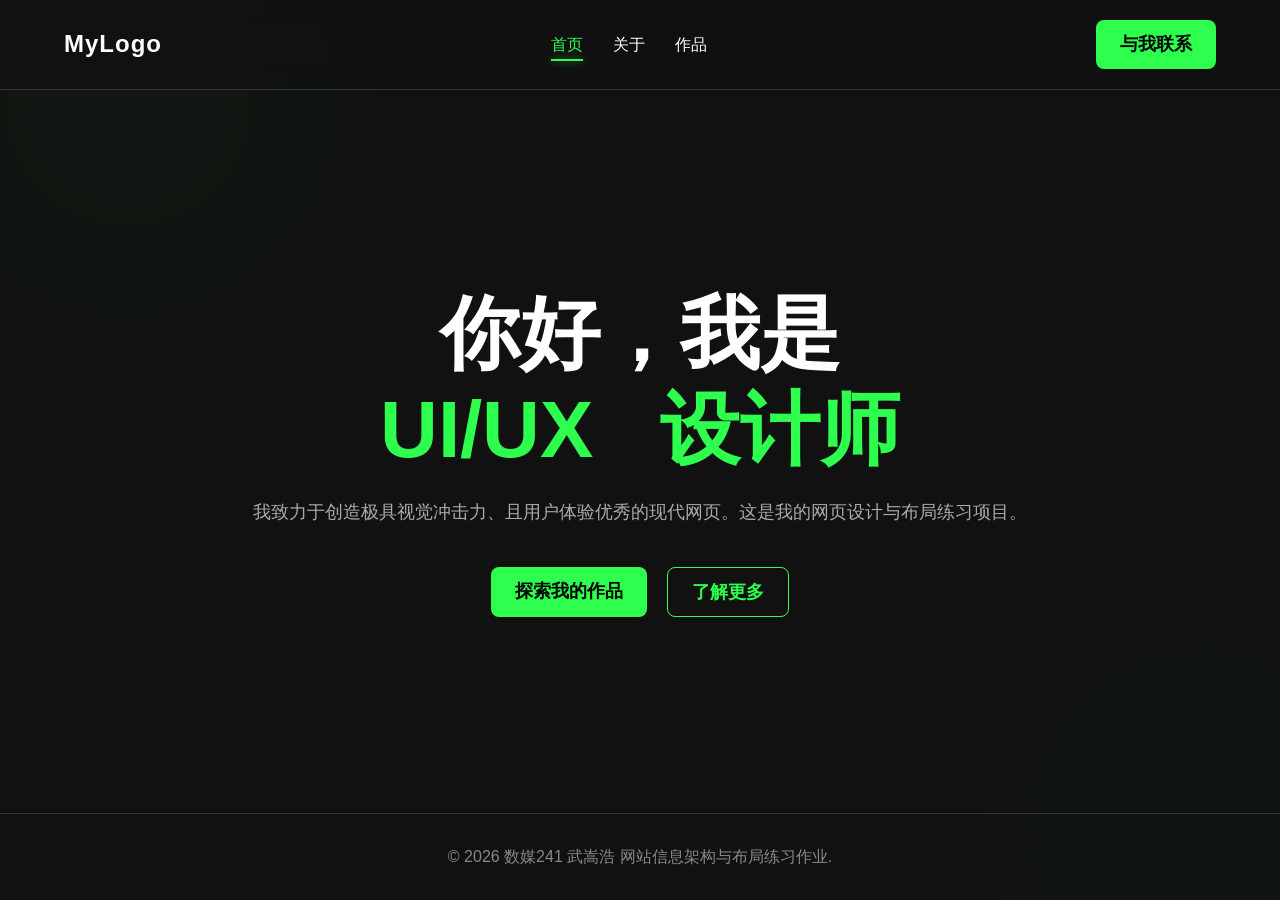
==== index.html @ 26910fdf "Add files via upload" ====
<!DOCTYPE html>
<html lang="zh-CN">
<head>
    <meta charset="UTF-8">
    <meta name="viewport" content="width=device-width, initial-scale=1.0">
    <title>首页 - 我的作品集</title>
    <link rel="stylesheet" href="style.css">
</head>

<body>
    <header class="navbar">
        <a href="index.html" class="logo">MyLogo</a>
        <nav class="nav-links">
            <a href="index.html" class="active">首页</a>
            <a href="about.html">关于</a>
            <a href="portfolio.html">作品</a>
        </nav>
        <a href="contact.html" class="btn-contact">与我联系</a>
    </header>

    <!-- 首屏：自我介绍 -->
    <main class="main-content hero-section">
        <div>
            <h1 class="dodge-title">
                <span class="char">你</span><span class="char">好</span><span class="char">，</span><span class="char">我</span><span class="char">是</span><br>
                <span class="highlight">
                    <span class="char">U</span><span class="char">I</span><span class="char">/</span><span class="char">U</span><span class="char">X</span>
                    &nbsp;
                    <span class="char">设</span><span class="char">计</span><span class="char">师</span>
                </span>
            </h1>
            <p class="hero-desc">我致力于创造极具视觉冲击力、且用户体验优秀的现代网页。这是我的网页设计与布局练习项目。</p>

            <!-- ===== 新增的引导按钮组 ===== -->
            <div style="margin-top: 40px; display: flex; gap: 20px; justify-content: center;">
                <a href="portfolio.html" class="btn-contact" >探索我的作品</a>
                <a href="about.html" class="btn-contact" style="background: transparent; color: var(--primary-color); border: 1px solid var(--primary-color);">了解更多</a>
            </div>
        </div>
    </main>

    <footer><p>© 2026 数媒241 武嵩浩 网站信息架构与布局练习作业.</p></footer>

    <!-- ===== 字符避让互动效果 JS ===== -->
    <script>
        document.addEventListener('DOMContentLoaded', () => {
            const chars = document.querySelectorAll('.char');
            let mouseX = -1000;
            let mouseY = -1000;

            // 记录鼠标实时位置
            document.addEventListener('mousemove', (e) => {
                mouseX = e.clientX;
                mouseY = e.clientY;
            });

            // 为每个字符初始化坐标数据
            const charData = Array.from(chars).map(char => ({
                el: char,
                x: 0, // 当前 X 偏移量
                y: 0, // 当前 Y 偏移量
            }));

            const repelRadius = 140; // 鼠标的“排斥力场”半径 (距离多近开始躲避)
            const pushForce = 40;    // 最远被推开的距离 (像素)

            function animate() {
                charData.forEach(data => {
                    // 获取字符当前的绝对中心点
                    const rect = data.el.getBoundingClientRect();
                    // 这里要减去它当前的偏移量，获得它原本静止时的真实中心点位置
                    const centerX = rect.left - data.x + rect.width / 2;
                    const centerY = rect.top - data.y + rect.height / 2;

                    // 计算鼠标到字符中心的距离
                    const dx = centerX - mouseX;
                    const dy = centerY - mouseY;
                    const distance = Math.sqrt(dx * dx + dy * dy);

                    let targetX = 0;
                    let targetY = 0;

                    // 如果鼠标进入了排斥力场
                    if (distance < repelRadius && distance > 0) {
                        // 越靠近鼠标，排斥力越大 (0 到 1)
                        const force = (repelRadius - distance) / repelRadius;

                        // 计算被推开的目标位置 (向鼠标的反方向推)
                        targetX = (dx / distance) * force * pushForce;
                        targetY = (dy / distance) * force * pushForce;
                    }

                    // 缓动动画 (Lerp)：让字符丝滑地移动到目标位置，而不是瞬间瞬移
                    data.x += (targetX - data.x) * 0.05;
                    data.y += (targetY - data.y) * 0.05;

                    // 应用位移，并在被推开时加入发光效果
                    data.el.style.transform = `translate(${data.x}px, ${data.y}px)`;

                    if (Math.abs(data.x) > 1 || Math.abs(data.y) > 1) {
                        data.el.style.color = '#2EFF4F'; // 躲避时变成荧光绿
                        data.el.style.textShadow = '0 0 15px rgba(46, 255, 79, 0.8)';
                    } else {
                        data.el.style.color = ''; // 回归原位时恢复原色
                        data.el.style.textShadow = '';
                    }
                });

                requestAnimationFrame(animate); // 持续循环刷新
            }

            animate(); // 启动动画
        });
    </script>
</body>
</html>
---- style.css ----
/* =========================================
   全局设计规范 (所有页面共用)
========================================= */
/* 自定义滚动条 */
::-webkit-scrollbar {
    width: 10px;
}

::-webkit-scrollbar-track {
    background: var(--bg-color);
}

::-webkit-scrollbar-thumb {
    background: #333;
    border-radius: 5px;
}

    ::-webkit-scrollbar-thumb:hover {
        background: var(--primary-color);
    }
:root {
    --primary-color: #2EFF4F; /* 荧光绿 */
    --text-color: #FFFFFF;    /* 纯白 */
    --bg-color: #111111;      /* 深色背景 */
    --card-bg: #1A1A1A;       /* 卡片/输入框背景色 */
}
html {
    scroll-behavior: smooth; /* 开启丝滑的滚动效果 */
}
* {
    margin: 0;
    padding: 0;
    box-sizing: border-box;
    font-family: 'Segoe UI', sans-serif;
}

body {
    background-color: var(--bg-color);
    color: var(--text-color);
    line-height: 1.6;
    display: flex;
    flex-direction: column;
    min-height: 100vh; /* 确保页脚始终在底部 */
}

/* ===== 全站暗淡绿色发光背景 ===== */
body {
    position: relative;
    overflow-x: hidden;
}

    /* 所有页面内容层级抬高，避免被背景遮住 */
    body > * {
        position: relative;
        z-index: 1;
    }

    body::before,
    body::after {
        content: "";
        position: fixed;
        width: 52vmax;
        height: 52vmax;
        border-radius: 50%;
        pointer-events: none;
        z-index: 0;
        filter: blur(120px);
        opacity: 0.18; /* 整体很暗淡 */
        animation: glowFloat 14s ease-in-out infinite alternate;
    }

    /* 左上发光 */
    body::before {
        top: -18vmax;
        left: -16vmax;
        background: radial-gradient(circle, rgba(46, 255, 79, 0.28) 0%, rgba(46, 255, 79, 0.02) 65%, transparent 100%);
    }

    /* 右下发光 */
    body::after {
        right: -20vmax;
        bottom: -20vmax;
        background: radial-gradient(circle, rgba(46, 255, 79, 0.22) 0%, rgba(46, 255, 79, 0.01) 68%, transparent 100%);
        animation-delay: 1.5s;
    }

@keyframes glowFloat {
    0% {
        transform: translate(0, 0) scale(1);
    }

    100% {
        transform: translate(20px, -24px) scale(1.05);
    }
}

.main-content {
    flex: 1; /* 让主体内容撑开空间 */
    padding: 60px 5%;
}

/* =========================================
   字体排版规范 (严格按照作业要求)
========================================= */
/* Logo 24px */
.logo {
    font-size: 24px;
    font-weight: bold;
    color: var(--text-color);
    text-decoration: none;
    letter-spacing: 1px;
}

/* 导航链接 16px */

.nav-links a {
    position: relative;
    font-size: 16px;
    color: var(--text-color);
    text-decoration: none;
    transition: color 0.3s;
}
    /* 利用伪元素画一条绿色的底线 */
    .nav-links a::after {
        content: '';
        position: absolute;
        width: 0;
        height: 2px;
        bottom: -4px;
        left: 50%;
        background-color: var(--primary-color);
        transition: all 0.3s ease;
        transform: translateX(-50%);
    }

    .nav-links a:hover::after,
    .nav-links a.active::after {
        width: 100%;
        box-shadow: 0 0 8px rgba(46, 255, 79, 0.6);
    }
.nav-links a:hover, .nav-links a.active {
    color: var(--primary-color);
}

/* 按钮 18px */
.btn-contact {
    font-size: 18px;
    background-color: var(--primary-color);
    color: #000000;
    text-decoration: none;
    padding: 10px 24px;
    border-radius: 8px;
    font-weight: bold;
    transition: all 0.3s;
    border: none;
    cursor: pointer;
}
.btn-contact:hover {
    box-shadow: 0 0 15px rgba(46, 255, 79, 0.5);
}

/* H1 响应式 40px - 80px */
h1 {
    font-size: clamp(40px, 5vw + 20px, 80px);
    line-height: 1.2;
    margin-bottom: 20px;
}

/* H2 响应式 29px - 48px */
h2 {
    font-size: clamp(29px, 3vw + 15px, 48px);
    margin-bottom: 30px;
}

/* 突出显示文字 */
.highlight { color: var(--primary-color); }

/* =========================================
   页面布局 & 组件组件
========================================= */
/* 导航栏 */
.navbar {
    display: flex;
    justify-content: space-between;
    align-items: center;
    padding: 20px 5%;
    /* 背景稍微调透明一点，配合下面的毛玻璃效果 */
    background-color: rgba(17, 17, 17, 0.75);
    border-bottom: 1px solid #333;
    /* =========================================
       新增的“吸顶”与“毛玻璃”特效代码
    ========================================= */
    position: sticky; /* 核心魔法：让它粘在页面上 */
    top: 0; /* 粘在距离顶部 0px 的位置 */
    z-index: 999; /* 确保它在最上层，不会被卡片或视频遮挡（但低于弹窗的 1000） */
    backdrop-filter: blur(12px); /* 背景模糊（毛玻璃特效） */
    -webkit-backdrop-filter: blur(12px); /* 兼容苹果 Safari 浏览器 */
}
.nav-links {
    display: flex;
    gap: 30px;
}

/* 页脚 */
footer {
    text-align: center;
    padding: 30px;
    border-top: 1px solid #333;
    color: #888;
}

/* --- 首页样式 --- */
.hero-section {
    min-height: 70vh;
    display: flex;
    align-items: center;
    justify-content: center;
    text-align: center;
}
.hero-desc {
    font-size: 18px;
    color: #AAAAAA;
    margin-bottom: 40px;
}

/* --- 关于我样式 --- */
.about-grid {
    display: flex;
    gap: 50px;
    align-items: center;
    margin-top: 40px;
}
.about-text { flex: 1; font-size: 16px; color: #CCC; }
.skills { margin-top: 20px; display: flex; gap: 10px; flex-wrap: wrap; }
.skill-tag {
    padding: 8px 16px;
    border: 1px solid var(--primary-color);
    color: var(--primary-color);
    border-radius: 20px;
    font-size: 14px;
}

/* --- 作品集样式 --- */
.portfolio-grid {
    display: grid;
    grid-template-columns: repeat(auto-fit, minmax(300px, 1fr));
    gap: 30px;
    margin-top: 40px;
}
.card {
    background-color: var(--card-bg);
    border-radius: 12px;
    overflow: hidden;
    border: 1px solid transparent;
    transition: all 0.3s;
}
.card:hover { border-color: var(--primary-color); transform: translateY(-5px); }
.card-image { height: 220px; width: 100%; }
.card-content { padding: 20px; }
.card-content h3 { font-size: 22px; margin-bottom: 10px; }
.portfolio-desc { font-size: 16px; color: #CCC; }

/* --- 联系表单样式 --- */
.contact-container {
    max-width: 600px;
    margin: 0 auto;
    text-align: center;
}
.contact-form {
    display: flex;
    flex-direction: column;
    gap: 20px;
    margin-top: 40px;
    text-align: left;
}
.contact-form input, .contact-form textarea {
    width: 100%;
    padding: 15px;
    background-color: var(--card-bg);
    border: 1px solid #333;
    color: white;
    border-radius: 8px;
    font-size: 16px;
    transition: all 0.3s;
}
.contact-form input:focus, .contact-form textarea:focus {
    outline: none;
    border-color: var(--primary-color);
    box-shadow: 0 0 10px rgba(46, 255, 79, 0.2);
}
.contact-form textarea { resize: vertical; min-height: 150px; }

/* =========================================
   弹窗 (Modal) 与 图片轮播 (Carousel) 样式
========================================= */

/* 遮罩层：全屏、黑色半透明、背景模糊 */
.modal-overlay {
    position: fixed;
    top: 0;
    left: 0;
    width: 100%;
    height: 100%;
    background: rgba(0, 0, 0, 0.6);
    backdrop-filter: blur(8px); /* 核心魔法：背景模糊 8px */
    -webkit-backdrop-filter: blur(8px); /* 兼容 Safari */
    z-index: 1000;
    display: flex;
    justify-content: center;
    align-items: center;
    /* 默认隐藏，带淡入淡出动画 */
    opacity: 0;
    visibility: hidden;
    transition: all 0.3s ease;
}

    /* 激活状态：显示弹窗 */
    .modal-overlay.active {
        opacity: 1;
        visibility: visible;
    }

/* 弹窗主体盒子 */
.modal-content {
    background-color: var(--card-bg);
    width: 90%;
    max-width: 800px; /* 弹窗最大宽度 */
    border-radius: 16px;
    overflow: hidden;
    position: relative;
    border: 1px solid #333;
    box-shadow: 0 15px 40px rgba(0, 0, 0, 0.7);
    /* 弹出时的缩放动画 */
    transform: scale(0.9);
    transition: transform 0.3s cubic-bezier(0.175, 0.885, 0.32, 1.275);
}

.modal-overlay.active .modal-content {
    transform: scale(1);
}

/* 右上角关闭按钮 */
.close-btn {
    position: absolute;
    top: 15px;
    right: 20px;
    font-size: 36px;
    color: #fff;
    cursor: pointer;
    z-index: 10;
    transition: color 0.3s;
    line-height: 1;
}

    .close-btn:hover {
        color: var(--primary-color);
        text-shadow: 0 0 10px rgba(46, 255, 79, 0.5);
    }

/* --- 轮播图相关样式 --- */
.carousel {
    position: relative;
    width: 100%;
    height: 350px; /* 占位图的高度 */
    overflow: hidden;
}

/* 轮播内层，通过 translateX 移动实现横向翻页 */
.carousel-inner {
    display: flex;
    width: 100%;
    height: 100%;
    transition: transform 0.5s ease-in-out;
}

/* 每一张图/色块占据 100% 的宽度 */
.carousel-item {
    min-width: 100%;
    height: 100%;
    display: flex;
    justify-content: center;
    align-items: center;
    border-bottom: 1px solid #333;
}

.placeholder-text {
    font-size: 24px;
    color: rgba(255, 255, 255, 0.3);
    letter-spacing: 2px;
}

/* 左右翻页按钮 */
.carousel-control {
    position: absolute;
    top: 50%;
    transform: translateY(-50%);
    background: rgba(0, 0, 0, 0.5);
    color: white;
    border: none;
    width: 45px;
    height: 45px;
    border-radius: 50%;
    font-size: 20px;
    cursor: pointer;
    transition: all 0.3s;
    display: flex;
    justify-content: center;
    align-items: center;
    backdrop-filter: blur(4px);
}

    .carousel-control:hover {
        background: var(--primary-color);
        color: #000;
    }

    .carousel-control.prev {
        left: 15px;
    }

    .carousel-control.next {
        right: 15px;
    }

/* 弹窗内的文字区域 */
.modal-text {
    padding: 30px;
}

    .modal-text h3 {
        font-size: 28px;
        margin-bottom: 15px;
        color: var(--primary-color);
    }

    .modal-text p {
        font-size: 16px;
        color: #ccc;
        line-height: 1.8;
    }
/* =========================================
   视频占位区域样式 (关于我页面)
========================================= */
.video-wrapper {
    margin: 40px 0 20px 0; /* 上下留出合适的间距 */
    width: 100%;
}

.video-placeholder {
    width: 100%;
    height: 350px;
    background-color: var(--card-bg);
    border-radius: 12px;
    border: 2px dashed #444; /* 虚线边框表示占位 */
    display: flex;
    flex-direction: column;
    justify-content: center;
    align-items: center;
    color: #888;
    cursor: pointer;
    transition: all 0.3s ease;
}

/* =========================================
   纯 CSS 绘制完美等边三角形播放键
========================================= */
.play-btn {
    width: 64px;
    height: 64px;
    border-radius: 50%;
    background-color: rgba(46, 255, 79, 0.1);
    display: flex;
    justify-content: center;
    align-items: center;
    margin-bottom: 15px;
    transition: all 0.3s ease;
}

    /* 使用伪元素 ::after 和边框(border)来画三角形 */
    .play-btn::after {
        content: '';
        width: 0;
        height: 0;
        /* 上下边框各 12px，底边总长 24px */
        border-top: 12px solid transparent;
        border-bottom: 12px solid transparent;
        /* 左边框宽度 = 24px * (√3 / 2) ≈ 20.8px，取 21px */
        border-left: 21px solid var(--primary-color);
        margin-left: 8px; /* 往右偏移一点，让三角形在圆里视觉居中 */
        transition: all 0.3s ease;
    }

/* 鼠标悬停在外层占位框时，按钮发光放大 */
.video-placeholder:hover .play-btn {
    background-color: var(--primary-color);
    box-shadow: 0 0 20px rgba(46, 255, 79, 0.6);
    transform: scale(1.1);
}

    /* 鼠标悬停时，中间的等边三角形变成黑色 */
    .video-placeholder:hover .play-btn::after {
        border-left-color: #000;
    }
/* ===== 首页标题鼠标互动效果 ===== */
.hero-section {
    perspective: 900px;
}

/* =========================================
   首页字符避让 (Text Dodge) 效果样式
========================================= */
.dodge-title {
    /* 确保标题居中显示 */
    text-align: center;
    cursor: default; /* 鼠标悬浮时不变成文本光标 */
}

/* 每一个字变成一个可以独立移动的色块 */
.char {
    display: inline-block;
    will-change: transform, color, text-shadow;
    /* 取消 CSS 的 transition，因为我们在 JS 里写了更丝滑的物理缓动算法 */
}

/* 修正 highlight 里的文字，保证不影响原本荧光绿的显示 */
.highlight .char {
    color: var(--primary-color);
}
/* =========================================
   全局页面依次浮入动画 (Fade In Up)
========================================= */
.animate-up {
    opacity: 0;
    transform: translateY(40px);
    animation: fadeInUp 0.8s cubic-bezier(0.16, 1, 0.3, 1) forwards;
}

@keyframes fadeInUp {
    0% {
        opacity: 0;
        transform: translateY(40px);
    }

    100% {
        opacity: 1;
        transform: translateY(0);
    }
}

/* =========================================
   联系我页面 (分屏与卡片样式)
========================================= */
/* 第一屏：占据大部分屏幕高度 */
.contact-hero {
    min-height: 85vh;
    display: flex;
    flex-direction: column;
    justify-content: center;
    align-items: center;
    position: relative;
    padding-bottom: 50px;
}

.contact-cards-grid {
    display: grid;
    grid-template-columns: repeat(auto-fit, minmax(280px, 1fr));
    gap: 30px;
    width: 100%;
    margin-top: 40px;
}

/* 独立的联系信息卡片 */
.contact-card {
    background-color: var(--card-bg);
    padding: 40px 20px;
    border-radius: 12px;
    border: 1px solid #333;
    text-align: center;
    transition: all 0.3s ease;
}

    .contact-card:hover {
        border-color: var(--primary-color);
        transform: translateY(-8px);
        box-shadow: 0 15px 30px rgba(46, 255, 79, 0.15);
    }

.contact-icon {
    font-size: 40px;
    margin-bottom: 15px;
    /* 用文本实现图标发光 */
    text-shadow: 0 0 15px rgba(46, 255, 79, 0.4);
}

.contact-card h3 {
    color: var(--primary-color);
    margin-bottom: 10px;
    font-size: 20px;
}

/* 向下滑动提示动画 */
.scroll-down {
    margin-top: 60px;
    font-size: 14px;
    color: #888;
    display: flex;
    flex-direction: column;
    align-items: center;
    text-decoration: none;
    transition: color 0.3s;
}

    .scroll-down:hover {
        color: var(--primary-color);
    }

    .scroll-down::after {
        content: '↓';
        font-size: 24px;
        color: var(--primary-color);
        margin-top: 5px;
        animation: bounce 2s infinite ease-in-out;
    }

@keyframes bounce {
    0%, 20%, 50%, 80%, 100% {
        transform: translateY(0);
    }

    40% {
        transform: translateY(-12px);
    }

    60% {
        transform: translateY(-6px);
    }
}

/* 第二屏：留言表单区域留白 */
#message-board {
    padding-top: 80px;
    min-height: 70vh;
}
/* ===== 移动端响应式适配 ===== */
@media screen and (max-width: 768px) {
    /* 导航栏竖向排列或允许换行 */
    .navbar {
        flex-direction: column;
        gap: 15px;
        padding: 15px;
    }

    .nav-links {
        gap: 15px;
    }

    /* 关于我页面：文字和视频改为上下排列 */
    .about-grid {
        flex-direction: column-reverse;
        gap: 30px;
    }

    /* 缩小各个页面的内边距 */
    .main-content {
        padding: 40px 5%;
    }
}
/* ===== 移动端响应式适配 ===== */
@media screen and (max-width: 768px) {
    /* 导航栏竖向排列或允许换行 */
    .navbar {
        flex-direction: column;
        gap: 15px;
        padding: 15px;
    }

    .nav-links {
        gap: 15px;
    }

    /* 关于我页面：文字和视频改为上下排列 */
    .about-grid {
        flex-direction: column-reverse;
        gap: 30px;
    }

    /* 缩小各个页面的内边距 */
    .main-content {
        padding: 40px 5%;
    }
}
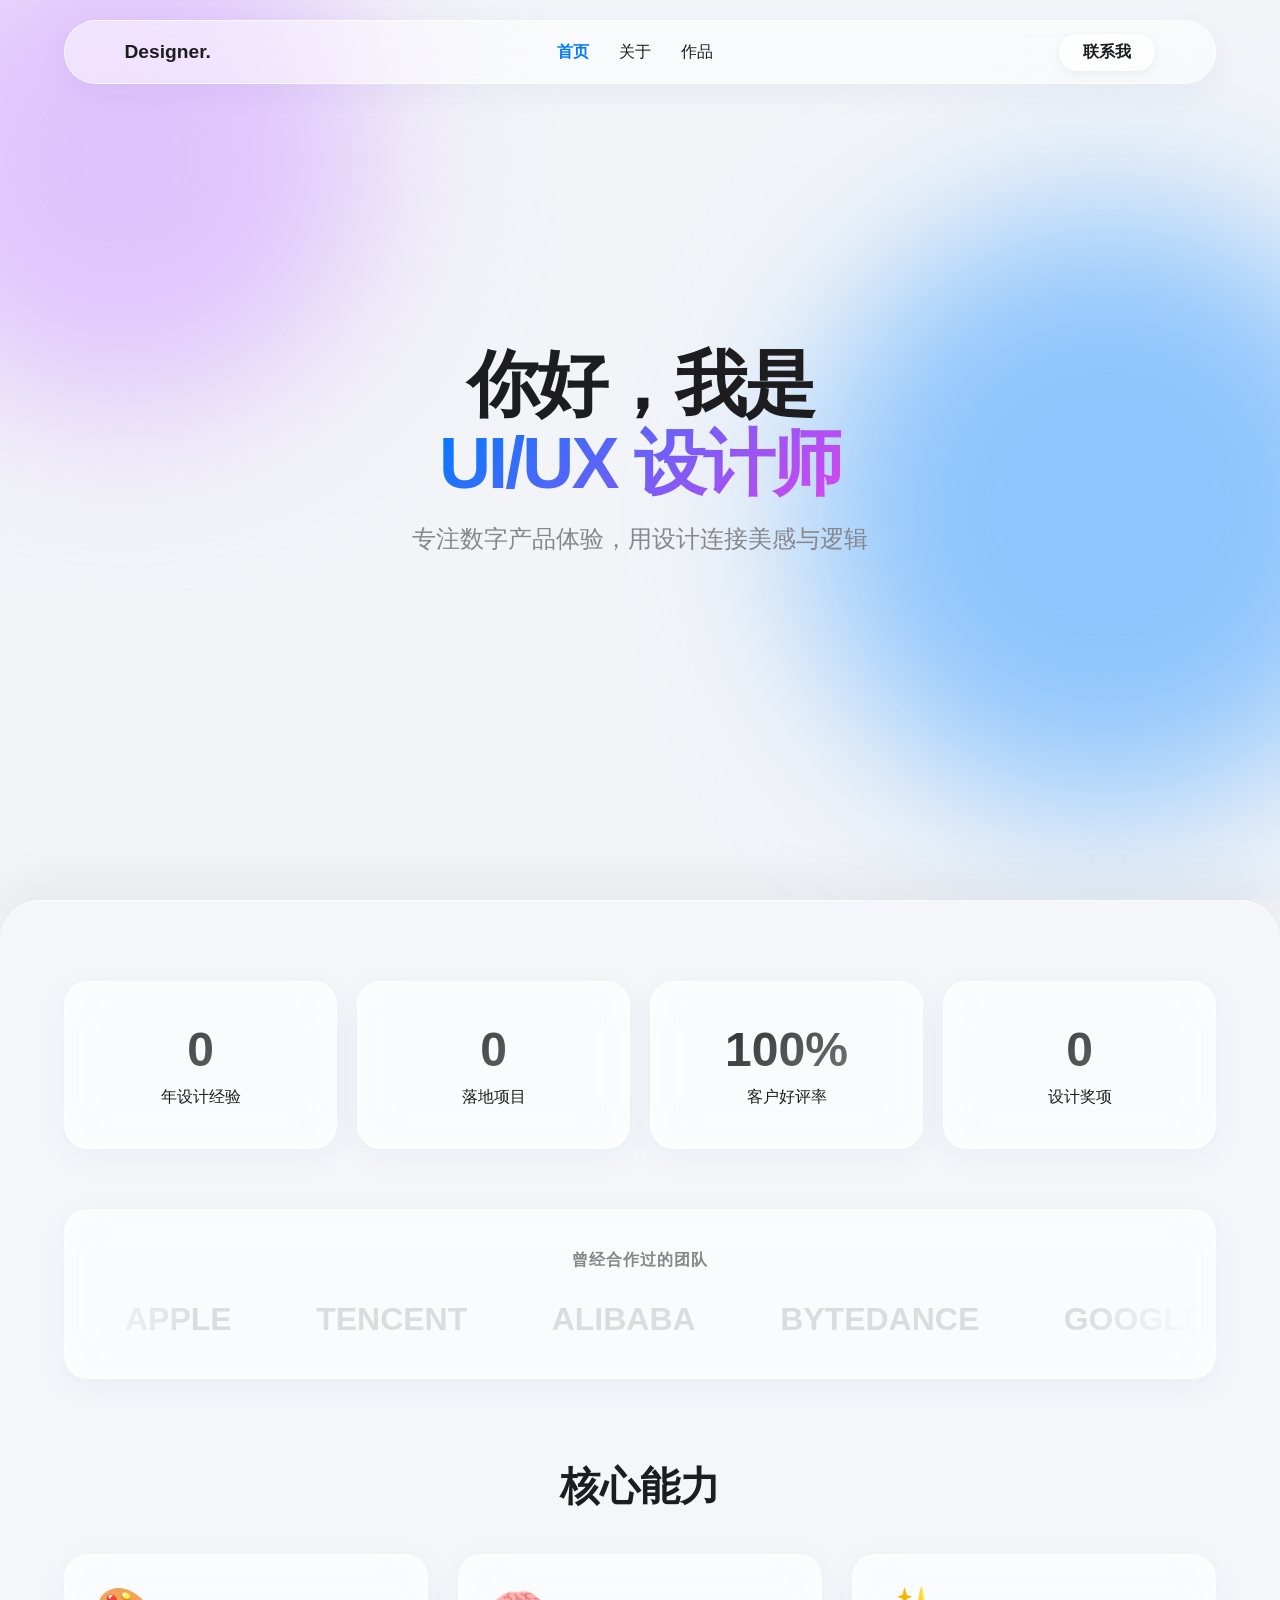
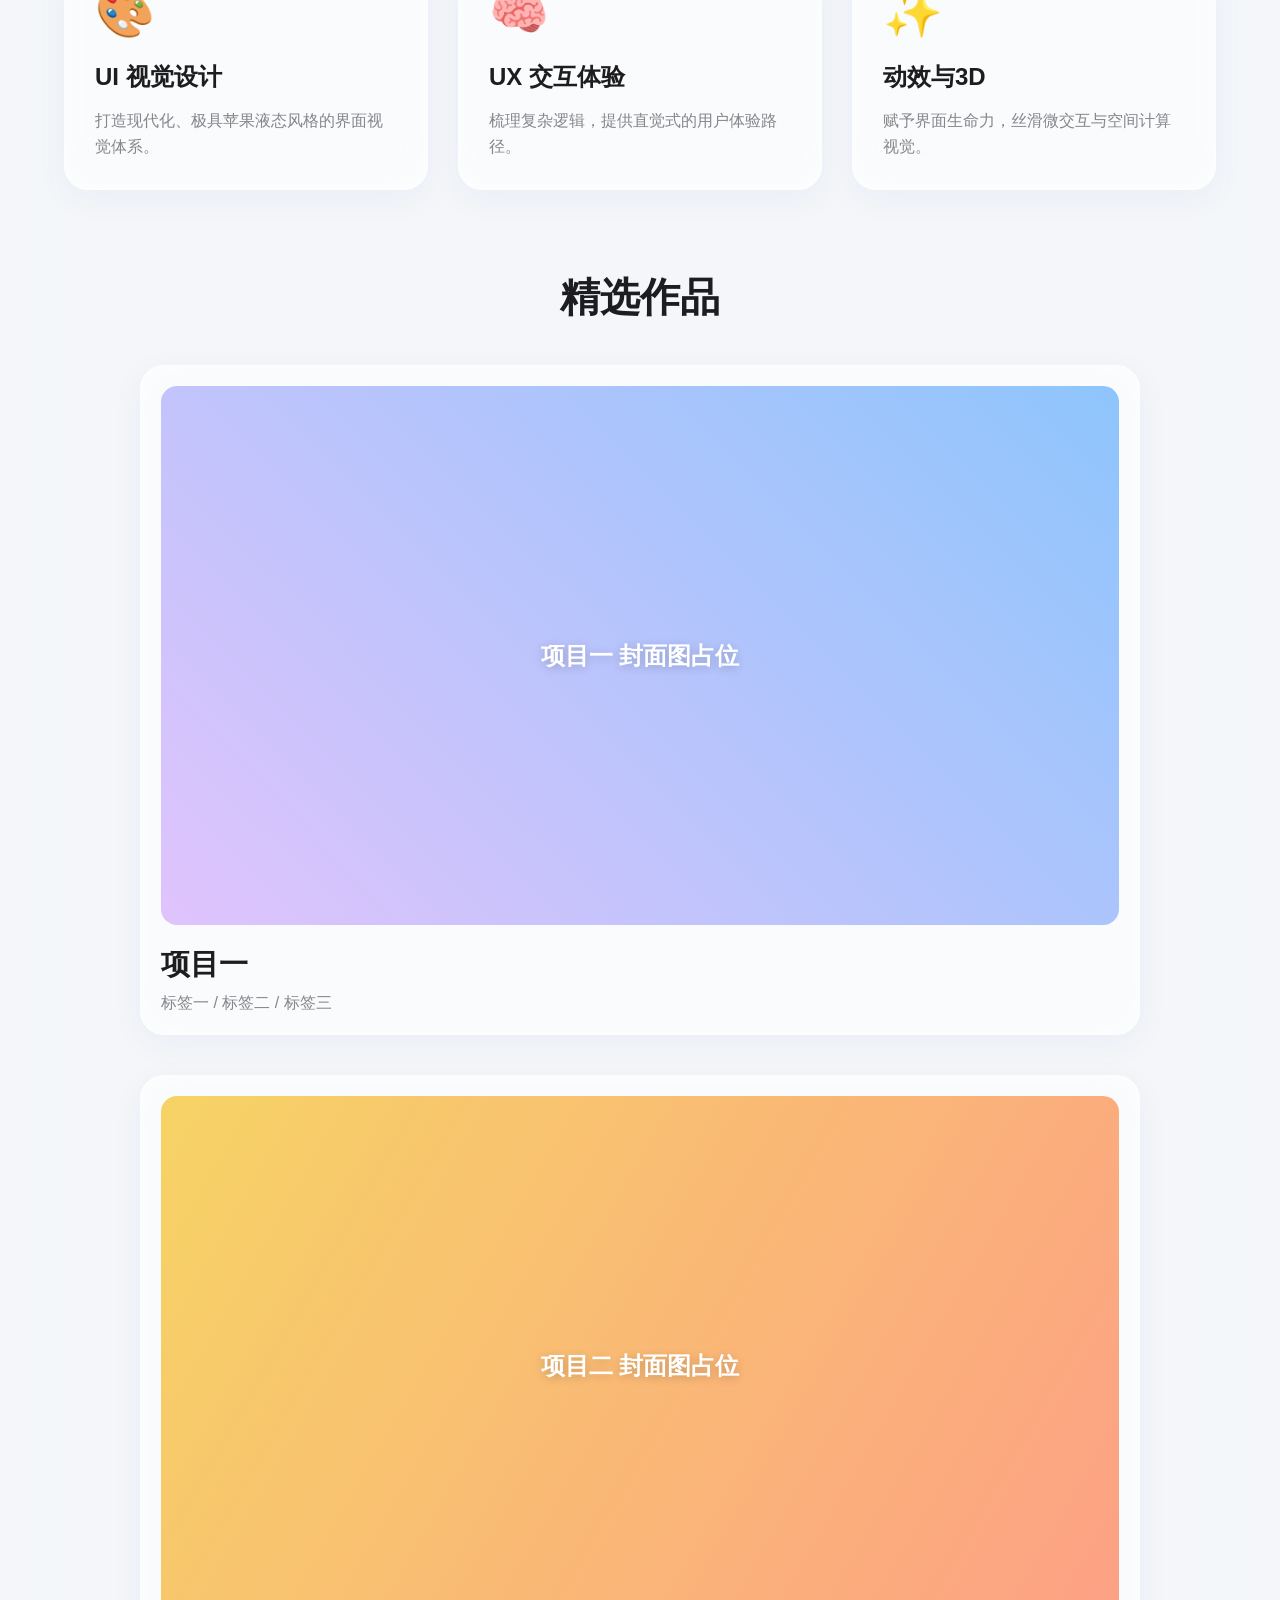
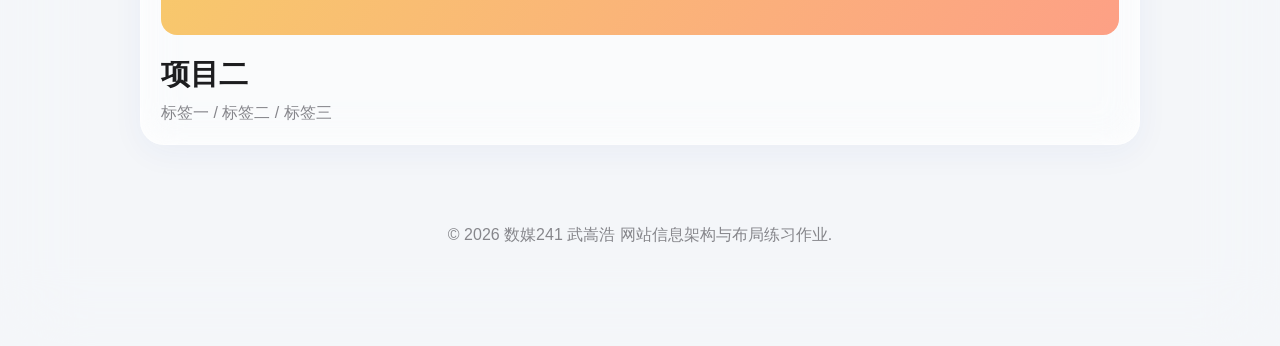
==== commit 0297a00f: "Add files via upload" ====
--- a/index.html
+++ b/index.html
@@ -1,116 +1,153 @@
-<!DOCTYPE html>
+﻿<!DOCTYPE html>
 <html lang="zh-CN">
 <head>
     <meta charset="UTF-8">
     <meta name="viewport" content="width=device-width, initial-scale=1.0">
-    <title>首页 - 我的作品集</title>
+    <title>首页 - 个人介绍</title>
     <link rel="stylesheet" href="style.css">
 </head>
+<body>
 
-<body>
-    <header class="navbar">
-        <a href="index.html" class="logo">MyLogo</a>
-        <nav class="nav-links">
-            <a href="index.html" class="active">首页</a>
-            <a href="about.html">关于</a>
-            <a href="portfolio.html">作品</a>
-        </nav>
-        <a href="contact.html" class="btn-contact">与我联系</a>
-    </header>
+    <!-- 动态背景渐变色块（用于衬托玻璃质感） -->
+    <div class="bg-blobs">
+        <div class="blob blob-1"></div>
+        <div class="blob blob-2"></div>
+    </div>
 
-    <!-- 首屏：自我介绍 -->
-    <main class="main-content hero-section">
-        <div>
-            <h1 class="dodge-title">
-                <span class="char">你</span><span class="char">好</span><span class="char">，</span><span class="char">我</span><span class="char">是</span><br>
-                <span class="highlight">
-                    <span class="char">U</span><span class="char">I</span><span class="char">/</span><span class="char">U</span><span class="char">X</span>
-                    &nbsp;
-                    <span class="char">设</span><span class="char">计</span><span class="char">师</span>
-                </span>
-            </h1>
-            <p class="hero-desc">我致力于创造极具视觉冲击力、且用户体验优秀的现代网页。这是我的网页设计与布局练习项目。</p>
+    <!-- 顶部导航栏 -->
+    <nav class="glass-nav" id="mainNav">
+        <!-- 正常展开时的内容 -->
+        <div class="nav-content">
+            <div class="logo">Designer.</div>
+            <ul class="nav-links">
+                <li><a href="index.html" class="active">首页</a></li>
+                <li><a href="about.html">关于</a></li>
+                <li><a href="portfolio.html">作品</a></li>
+            </ul>
+            <a href="contact.html" class="btn-contact">联系我</a>
+        </div>
+        <!-- 缩小后的回到顶部箭头 (默认隐藏) -->
+        <div class="nav-arrow">
+            <svg width="24" height="24" viewBox="0 0 24 24" fill="none" stroke="currentColor" stroke-width="2.5" stroke-linecap="round" stroke-linejoin="round">
+                <path d="M12 19V5M5 12l7-7 7 7" />
+            </svg>
+        </div>
+    </nav>
 
-            <!-- ===== 新增的引导按钮组 ===== -->
-            <div style="margin-top: 40px; display: flex; gap: 20px; justify-content: center;">
-                <a href="portfolio.html" class="btn-contact" >探索我的作品</a>
-                <a href="about.html" class="btn-contact" style="background: transparent; color: var(--primary-color); border: 1px solid var(--primary-color);">了解更多</a>
+    <!-- 首屏区域（固定在底部，等待被上方内容遮盖） -->
+    <section class="hero-sticky">
+        <div class="hero-content">
+            <h1>你好，我是<br><span class="gradient-text">UI/UX 设计师</span></h1>
+            <p>专注数字产品体验，用设计连接美感与逻辑</p>
+            <div class="scroll-indicator">
+                <span>滑动探索</span>
+                <div class="mouse"></div>
             </div>
         </div>
+    </section>
+
+    <!-- 下方滑动内容区（带有强毛玻璃效果，像幕布一样滑上去覆盖首屏） -->
+    <main class="content-reveal">
+
+        <!-- 1. 关键数据 (便当盒布局) - 移到了上方 -->
+        <section class="bento-metrics">
+            <div class="glass-card bento-item">
+                <h3>0</h3>
+                <p>年设计经验</p>
+            </div>
+            <div class="glass-card bento-item">
+                <h3>0</h3>
+                <p>落地项目</p>
+            </div>
+            <div class="glass-card bento-item">
+                <h3>100%</h3>
+                <p>客户好评率</p>
+            </div>
+            <div class="glass-card bento-item">
+                <h3>0</h3>
+                <p>设计奖项</p>
+            </div>
+        </section>
+
+        <!-- 2. 合作方Logo无缝滚动 - 移到了下方，并加了玻璃框 -->
+        <section class="logos-section">
+            <div class="glass-card logos-box">
+                <p class="section-subtitle">曾经合作过的团队</p>
+                <div class="marquee-container">
+                    <div class="marquee-content">
+                        <!-- 占位Logo，使用纯文字模拟 -->
+                        <div class="logo-item">Apple</div>
+                        <div class="logo-item">Tencent</div>
+                        <div class="logo-item">Alibaba</div>
+                        <div class="logo-item">ByteDance</div>
+                        <div class="logo-item">Google</div>
+                        <!-- 复制一份用于无缝循环 -->
+                        <div class="logo-item">Apple</div>
+                        <div class="logo-item">Tencent</div>
+                        <div class="logo-item">Alibaba</div>
+                        <div class="logo-item">ByteDance</div>
+                        <div class="logo-item">Google</div>
+                    </div>
+                </div>
+            </div>
+        </section>
+
+        <!-- 核心能力 (保持不变) -->
+        <section class="capabilities">
+            <h2 class="section-title">核心能力</h2>
+            <div class="cards-grid">
+                <div class="glass-card">
+                    <div class="icon-placeholder">🎨</div>
+                    <h3>UI 视觉设计</h3>
+                    <p>打造现代化、极具苹果液态风格的界面视觉体系。</p>
+                </div>
+                <div class="glass-card">
+                    <div class="icon-placeholder">🧠</div>
+                    <h3>UX 交互体验</h3>
+                    <p>梳理复杂逻辑，提供直觉式的用户体验路径。</p>
+                </div>
+                <div class="glass-card">
+                    <div class="icon-placeholder">✨</div>
+                    <h3>动效与3D</h3>
+                    <p>赋予界面生命力，丝滑微交互与空间计算视觉。</p>
+                </div>
+            </div>
+        </section>
+
+        <!-- 精选作品 (保持不变) -->
+        <section class="featured-works">
+            <h2 class="section-title">精选作品</h2>
+            <div class="works-grid">
+                <!-- 作品1 -->
+                <div class="glass-card work-card">
+                    <div class="work-image" style="background: linear-gradient(45deg, #e0c3fc 0%, #8ec5fc 100%);">
+                        <span class="img-placeholder-text">项目一 封面图占位</span>
+                    </div>
+                    <div class="work-info">
+                        <h3>项目一</h3>
+                        <p>标签一 / 标签二 / 标签三</p>
+                    </div>
+                </div>
+                <!-- 作品2 -->
+                <div class="glass-card work-card">
+                    <div class="work-image" style="background: linear-gradient(120deg, #f6d365 0%, #fda085 100%);">
+                        <span class="img-placeholder-text">项目二 封面图占位</span>
+                    </div>
+                    <div class="work-info">
+                        <h3>项目二</h3>
+                        <p>标签一 / 标签二 / 标签三</p>
+                    </div>
+                </div>
+            </div>
+        </section>
+
+        <!-- 底部 -->
+        <footer>
+            <p>© 2026 数媒241 武嵩浩 网站信息架构与布局练习作业.</p>
+        </footer>
     </main>
 
-    <footer><p>© 2026 数媒241 武嵩浩 网站信息架构与布局练习作业.</p></footer>
-
-    <!-- ===== 字符避让互动效果 JS ===== -->
-    <script>
-        document.addEventListener('DOMContentLoaded', () => {
-            const chars = document.querySelectorAll('.char');
-            let mouseX = -1000;
-            let mouseY = -1000;
-
-            // 记录鼠标实时位置
-            document.addEventListener('mousemove', (e) => {
-                mouseX = e.clientX;
-                mouseY = e.clientY;
-            });
-
-            // 为每个字符初始化坐标数据
-            const charData = Array.from(chars).map(char => ({
-                el: char,
-                x: 0, // 当前 X 偏移量
-                y: 0, // 当前 Y 偏移量
-            }));
-
-            const repelRadius = 140; // 鼠标的“排斥力场”半径 (距离多近开始躲避)
-            const pushForce = 40;    // 最远被推开的距离 (像素)
-
-            function animate() {
-                charData.forEach(data => {
-                    // 获取字符当前的绝对中心点
-                    const rect = data.el.getBoundingClientRect();
-                    // 这里要减去它当前的偏移量，获得它原本静止时的真实中心点位置
-                    const centerX = rect.left - data.x + rect.width / 2;
-                    const centerY = rect.top - data.y + rect.height / 2;
-
-                    // 计算鼠标到字符中心的距离
-                    const dx = centerX - mouseX;
-                    const dy = centerY - mouseY;
-                    const distance = Math.sqrt(dx * dx + dy * dy);
-
-                    let targetX = 0;
-                    let targetY = 0;
-
-                    // 如果鼠标进入了排斥力场
-                    if (distance < repelRadius && distance > 0) {
-                        // 越靠近鼠标，排斥力越大 (0 到 1)
-                        const force = (repelRadius - distance) / repelRadius;
-
-                        // 计算被推开的目标位置 (向鼠标的反方向推)
-                        targetX = (dx / distance) * force * pushForce;
-                        targetY = (dy / distance) * force * pushForce;
-                    }
-
-                    // 缓动动画 (Lerp)：让字符丝滑地移动到目标位置，而不是瞬间瞬移
-                    data.x += (targetX - data.x) * 0.05;
-                    data.y += (targetY - data.y) * 0.05;
-
-                    // 应用位移，并在被推开时加入发光效果
-                    data.el.style.transform = `translate(${data.x}px, ${data.y}px)`;
-
-                    if (Math.abs(data.x) > 1 || Math.abs(data.y) > 1) {
-                        data.el.style.color = '#2EFF4F'; // 躲避时变成荧光绿
-                        data.el.style.textShadow = '0 0 15px rgba(46, 255, 79, 0.8)';
-                    } else {
-                        data.el.style.color = ''; // 回归原位时恢复原色
-                        data.el.style.textShadow = '';
-                    }
-                });
-
-                requestAnimationFrame(animate); // 持续循环刷新
-            }
-
-            animate(); // 启动动画
-        });
-    </script>
+    <!-- 引入外部全局交互脚本 -->
+    <script src="main.js"></script>
 </body>
 </html>
--- a/style.css
+++ b/style.css
@@ -1,691 +1,1189 @@
 /* =========================================
-   全局设计规范 (所有页面共用)
-========================================= */
-/* 自定义滚动条 */
-::-webkit-scrollbar {
-    width: 10px;
-}
-
-::-webkit-scrollbar-track {
-    background: var(--bg-color);
-}
-
-::-webkit-scrollbar-thumb {
-    background: #333;
-    border-radius: 5px;
-}
-
-    ::-webkit-scrollbar-thumb:hover {
-        background: var(--primary-color);
-    }
+   �������������� (ǳɫҺ̬��������)
+   ========================================= */
 :root {
-    --primary-color: #2EFF4F; /* 荧光绿 */
-    --text-color: #FFFFFF;    /* 纯白 */
-    --bg-color: #111111;      /* 深色背景 */
-    --card-bg: #1A1A1A;       /* 卡片/输入框背景色 */
-}
-html {
-    scroll-behavior: smooth; /* 开启丝滑的滚动效果 */
-}
+    --bg-color: #f2f4f8;
+    --text-main: #1d1d1f; /* ����ƻ�������ɫ */
+    --text-muted: #86868b;
+    --glass-bg: rgba(255, 255, 255, 0.45);
+    --glass-border: rgba(255, 255, 255, 0.7);
+    --glass-shadow: 0 8px 32px 0 rgba(31, 38, 135, 0.05);
+    --glass-inner-shadow: inset 0 0 20px rgba(255, 255, 255, 0.8);
+}
+
 * {
     margin: 0;
     padding: 0;
     box-sizing: border-box;
-    font-family: 'Segoe UI', sans-serif;
+    font-family: -apple-system, BlinkMacSystemFont, "Segoe UI", Roboto, Helvetica, Arial, sans-serif;
 }
 
 body {
     background-color: var(--bg-color);
-    color: var(--text-color);
-    line-height: 1.6;
-    display: flex;
-    flex-direction: column;
-    min-height: 100vh; /* 确保页脚始终在底部 */
-}
-
-/* ===== 全站暗淡绿色发光背景 ===== */
-body {
-    position: relative;
+    color: var(--text-main);
     overflow-x: hidden;
 }
 
-    /* 所有页面内容层级抬高，避免被背景遮住 */
-    body > * {
-        position: relative;
-        z-index: 1;
-    }
-
-    body::before,
-    body::after {
-        content: "";
-        position: fixed;
-        width: 52vmax;
-        height: 52vmax;
-        border-radius: 50%;
-        pointer-events: none;
-        z-index: 0;
-        filter: blur(120px);
-        opacity: 0.18; /* 整体很暗淡 */
-        animation: glowFloat 14s ease-in-out infinite alternate;
-    }
-
-    /* 左上发光 */
-    body::before {
-        top: -18vmax;
-        left: -16vmax;
-        background: radial-gradient(circle, rgba(46, 255, 79, 0.28) 0%, rgba(46, 255, 79, 0.02) 65%, transparent 100%);
-    }
-
-    /* 右下发光 */
-    body::after {
-        right: -20vmax;
-        bottom: -20vmax;
-        background: radial-gradient(circle, rgba(46, 255, 79, 0.22) 0%, rgba(46, 255, 79, 0.01) 68%, transparent 100%);
-        animation-delay: 1.5s;
-    }
-
-@keyframes glowFloat {
+/* =========================================
+   �����ⱳ�� (�ò����ʸи����ԵĲ�ɫ������)
+   ========================================= */
+.bg-blobs {
+    position: fixed;
+    top: 0;
+    left: 0;
+    width: 100vw;
+    height: 100vh;
+    z-index: -1;
+    overflow: hidden;
+    pointer-events: none;
+}
+
+.blob {
+    position: absolute;
+    filter: blur(80px);
+    border-radius: 50%;
+    animation: float 15s ease-in-out infinite alternate;
+}
+
+.blob-1 {
+    width: 500px;
+    height: 500px;
+    background: #e0c3fc; /* ǳ�� */
+    top: -10%;
+    left: -10%;
+}
+
+.blob-2 {
+    width: 600px;
+    height: 600px;
+    background: #8ec5fc; /* ǳ�� */
+    bottom: 10%;
+    right: -10%;
+    animation-delay: -5s;
+}
+
+@keyframes float {
     0% {
         transform: translate(0, 0) scale(1);
     }
 
     100% {
-        transform: translate(20px, -24px) scale(1.05);
-    }
-}
-
-.main-content {
-    flex: 1; /* 让主体内容撑开空间 */
-    padding: 60px 5%;
-}
-
-/* =========================================
-   字体排版规范 (严格按照作业要求)
-========================================= */
-/* Logo 24px */
+        transform: translate(100px, 50px) scale(1.2);
+    }
+}
+
+/* =========================================
+   Һ̬����ͨ����
+   ========================================= */
+.glass-card {
+    background: var(--glass-bg);
+    backdrop-filter: blur(20px);
+    -webkit-backdrop-filter: blur(20px);
+    border: 1px solid var(--glass-border);
+    box-shadow: var(--glass-shadow), var(--glass-inner-shadow);
+    border-radius: 24px;
+    padding: 30px;
+    transition: transform 0.4s cubic-bezier(0.16, 1, 0.3, 1), box-shadow 0.4s ease;
+}
+
+    .glass-card:hover {
+        transform: translateY(-5px);
+        box-shadow: 0 15px 40px rgba(0, 0, 0, 0.08), var(--glass-inner-shadow);
+    }
+
+/* =========================================
+   ������
+   ========================================= */
+.glass-nav {
+    position: fixed;
+    top: 20px;
+    left: 50%;
+    transform: translateX(-50%);
+    width: 90%;
+    max-width: 1200px;
+    height: 64px;
+    display: flex;
+    justify-content: space-between;
+    align-items: center;
+    padding: 0 30px;
+    background: rgba(255, 255, 255, 0.5);
+    backdrop-filter: blur(24px);
+    -webkit-backdrop-filter: blur(24px);
+    border: 1px solid var(--glass-border);
+    border-radius: 32px; /* ������״ */
+    box-shadow: var(--glass-shadow);
+    z-index: 100;
+}
+
 .logo {
-    font-size: 24px;
+    font-weight: 700;
+    font-size: 1.2rem;
+}
+
+.nav-links {
+    display: flex;
+    gap: 30px;
+    list-style: none;
+}
+
+    .nav-links a {
+        text-decoration: none;
+        color: var(--text-main);
+        font-weight: 500;
+        transition: color 0.3s;
+    }
+
+        .nav-links a:hover {
+            color: #007aff;
+        }
+
+.btn-contact {
+    background: linear-gradient(135deg, rgba(255,255,255,0.9), rgba(255,255,255,0.6));
+    padding: 8px 24px;
+    border-radius: 20px;
+    text-decoration: none;
+    color: var(--text-main);
+    font-weight: 600;
+    box-shadow: inset 0 2px 4px rgba(255,255,255,1), 0 4px 12px rgba(0,0,0,0.05);
+}
+
+/* =========================================
+   ������Ч�������̶� & Ļ�������ڸ�
+   ========================================= */
+.hero-sticky {
+    position: sticky;
+    top: 0;
+    height: 100vh;
+    display: flex;
+    justify-content: center;
+    align-items: center;
+    text-align: center;
+    z-index: 1; /* ���ڵײ� */
+}
+
+.hero-content h1 {
+    font-size: 4.5rem;
+    line-height: 1.1;
+    letter-spacing: -0.04em;
+    margin-bottom: 20px;
+}
+
+.gradient-text {
+    background: linear-gradient(90deg, #ff9a9e 0%, #fecfef 99%, #fecfef 100%);
+    background: linear-gradient(135deg, #007aff, #d946ef);
+    -webkit-background-clip: text;
+    -webkit-text-fill-color: transparent;
+}
+
+.hero-content p {
+    font-size: 1.5rem;
+    color: var(--text-muted);
+}
+
+.scroll-indicator {
+    position: absolute;
+    bottom: 40px;
+    left: 50%;
+    transform: translateX(-50%);
+    display: flex;
+    flex-direction: column;
+    align-items: center;
+    gap: 10px;
+    color: var(--text-muted);
+    font-size: 0.9rem;
+}
+
+/* ����ǻ�������������Ļ�� */
+.content-reveal {
+    position: relative;
+    z-index: 2; /* ��ס���� */
+    background: rgba(245, 247, 250, 0.75); /* ��͸����ɫ */
+    backdrop-filter: blur(40px); /* ��ǿ��ë������ģ�������µ����� */
+    -webkit-backdrop-filter: blur(40px);
+    border-top: 1px solid var(--glass-border);
+    box-shadow: 0 -20px 50px rgba(0, 0, 0, 0.05);
+    border-radius: 40px 40px 0 0; /* ����Բ�� */
+    padding: 80px 5% 100px;
+    min-height: 100vh;
+}
+
+/* =========================================
+   �������Ű�
+   ========================================= */
+.section-title {
+    text-align: center;
+    font-size: 2.5rem;
+    margin: 60px 0 40px;
+    font-weight: 700;
+}
+
+.section-subtitle {
+    text-align: center;
+    color: var(--text-muted);
+    margin-bottom: 30px;
+    font-weight: 600;
+    letter-spacing: 1px;
+}
+
+/* �㵱������ (�������Ϸ�) */
+.bento-metrics {
+    display: grid;
+    grid-template-columns: repeat(4, 1fr);
+    gap: 20px;
+    max-width: 1200px;
+    margin: 0 auto 60px; /* �ײ�������Сһ�� */
+}
+
+.bento-item {
+    text-align: center;
+    padding: 40px 20px;
+}
+
+    .bento-item h3 {
+        font-size: 3rem;
+        margin-bottom: 10px;
+        background: linear-gradient(135deg, #1d1d1f, #86868b);
+        -webkit-background-clip: text;
+        -webkit-text-fill-color: transparent;
+    }
+
+/* �������޷�����Ӳ����� (�������·�) */
+.logos-section {
+    max-width: 1200px;
+    margin: 0 auto 80px;
+}
+
+.logos-box {
+    padding: 40px 20px; /* �������������ڱ߾� */
+    /* ȡ��hover�ϸ�Ч����������Ϊһ���̶���չʾ�� */
+    transform: none !important;
+    box-shadow: var(--glass-shadow), var(--glass-inner-shadow) !important;
+}
+
+.marquee-container {
+    overflow: hidden;
+    white-space: nowrap;
+    /* ��Ե�������� */
+    -webkit-mask-image: linear-gradient(to right, transparent, black 10%, black 90%, transparent);
+    mask-image: linear-gradient(to right, transparent, black 10%, black 90%, transparent);
+}
+
+.marquee-content {
+    display: inline-block;
+    animation: marquee 15s linear infinite;
+}
+
+.logo-item {
+    display: inline-block;
+    font-size: 2rem;
+    font-weight: 800;
+    color: rgba(0,0,0,0.12); /* ǳɫˮӡЧ�� */
+    margin: 0 40px;
+    text-transform: uppercase;
+}
+
+@keyframes marquee {
+    0% {
+        transform: translateX(0);
+    }
+
+    100% {
+        transform: translateX(-50%);
+    }
+}
+/* ����������Ƭ */
+.cards-grid {
+    display: grid;
+    grid-template-columns: repeat(3, 1fr);
+    gap: 30px;
+    max-width: 1200px;
+    margin: 0 auto 80px;
+}
+
+.icon-placeholder {
+    font-size: 3rem;
+    margin-bottom: 20px;
+}
+
+.cards-grid h3 {
+    margin-bottom: 15px;
+    font-size: 1.5rem;
+}
+
+.cards-grid p {
+    color: var(--text-muted);
+    line-height: 1.6;
+}
+
+/* =========================================
+   ��Ʒռλ (����Ӧ 16:9)
+   ========================================= */
+.works-grid {
+    display: grid;
+    grid-template-columns: 1fr; /* ÿ����Ʒ��ռһ�� */
+    gap: 40px;
+    max-width: 1000px; /* ���������ȣ�������������ù��� */
+    width: 100%; /* ȷ����խ��Ļ�����ֻ���������Ӧ���� */
+    margin: 0 auto;
+}
+
+.work-card {
+    padding: 20px;
+    cursor: pointer;
+}
+
+.work-image {
+    width: 100%;
+    height: auto; /* ȥ��֮ǰ�Ĺ̶��߶� */
+    aspect-ratio: 16 / 9; /* ����ħ����ǿ�Ʊ��� 16:9 ������ */
+    border-radius: 16px;
+    display: flex;
+    align-items: center;
+    justify-content: center;
+    margin-bottom: 20px;
+    overflow: hidden; /* ��֤Һ̬����Բ�Ǳ�Ե�ɾ� */
+    position: relative; /* Ϊ֮�����ʵͼƬ��׼�� */
+}
+
+    /* ��ǰΪ��д��δ���滻��ʵͼƬ����ʽ */
+    .work-image img {
+        width: 100%;
+        height: 100%;
+        object-fit: cover; /* ��֤ͼƬ�ȱ�������������������������� */
+        position: absolute;
+        top: 0;
+        left: 0;
+        z-index: 1; /* ͼ��˳����� */
+    }
+
+/* ռλ������ʽ���������ϲ� */
+.img-placeholder-text {
+    color: white;
+    font-size: 1.5rem;
     font-weight: bold;
-    color: var(--text-color);
+    text-shadow: 0 2px 10px rgba(0,0,0,0.2);
+    z-index: 2;
+}
+
+.work-info h3 {
+    font-size: 1.8rem;
+    margin-bottom: 8px;
+}
+
+.work-info p {
+    color: var(--text-muted);
+}
+
+/* �ײ� */
+footer {
+    text-align: center;
+    padding-top: 80px;
+    color: var(--text-muted);
+}
+/* =========================================
+   ������ҳ�� (About Page) ר����ʽ
+   ========================================= */
+
+/* ������ҳ�涥�������������Ŀռ� */
+.about-page {
+    padding-top: 120px;
+    padding-bottom: 50px;
+    max-width: 1200px;
+    margin: 0 auto;
+    padding-left: 5%;
+    padding-right: 5%;
+}
+
+.about-header {
+    margin-bottom: 60px;
+}
+
+/* --- ģ�� 1: ���˼���Ű� --- */
+.profile-layout {
+    display: grid;
+    grid-template-columns: 1fr 1.5fr; /* ��ͼ���ı��� */
+    gap: 60px;
+    align-items: center;
+    margin-bottom: 100px;
+}
+
+.profile-image {
+    width: 100%;
+    aspect-ratio: 4 / 5; /* ������Ƭ������� */
+    display: flex;
+    align-items: center;
+    justify-content: center;
+    text-align: center;
+    background: linear-gradient(135deg, rgba(255,255,255,0.6), rgba(255,255,255,0.1));
+    overflow: hidden;
+}
+
+.profile-text h2 {
+    font-size: 2.5rem;
+    margin-bottom: 20px;
+    background: linear-gradient(135deg, #1d1d1f, #555);
+    -webkit-background-clip: text;
+    -webkit-text-fill-color: transparent;
+}
+
+.profile-text p {
+    font-size: 1.1rem;
+    line-height: 1.8;
+    color: var(--text-muted);
+    margin-bottom: 20px;
+}
+
+/* ���ذ�ť�ر���ʽ */
+.btn-download {
+    display: inline-block;
+    margin-top: 20px;
+    padding: 15px 30px;
     text-decoration: none;
-    letter-spacing: 1px;
-}
-
-/* 导航链接 16px */
-
-.nav-links a {
+    color: var(--text-main);
+    font-weight: 600;
+    border-radius: 30px;
+}
+
+    .btn-download:hover {
+        background: rgba(255, 255, 255, 0.8);
+    }
+
+/* --- ģ�� 2: ���߻��� --- */
+.about-tools {
+    text-align: center;
+    margin-bottom: 100px;
+}
+
+.tools-container {
+    display: flex;
+    flex-wrap: wrap;
+    justify-content: center;
+    gap: 20px;
+    max-width: 800px;
+    margin: 0 auto;
+}
+
+.tool-pill {
+    padding: 12px 24px;
+    border-radius: 50px; /* ����״���� */
+    font-weight: 600;
+    font-size: 1.1rem;
+    cursor: default;
+    /* �û�����΢�ȱ�����һ�� */
+    background: rgba(255, 255, 255, 0.6);
+}
+
+/* --- ģ�� 3: ʱ���� (��������) --- */
+.about-experience {
+    margin-bottom: 100px;
+}
+
+.timeline {
     position: relative;
-    font-size: 16px;
-    color: var(--text-color);
-    text-decoration: none;
-    transition: color 0.3s;
-}
-    /* 利用伪元素画一条绿色的底线 */
-    .nav-links a::after {
+    max-width: 800px;
+    margin: 0 auto;
+}
+
+    /* �ᴩʱ����Ĳ����� */
+    .timeline::before {
         content: '';
         position: absolute;
-        width: 0;
-        height: 2px;
-        bottom: -4px;
-        left: 50%;
-        background-color: var(--primary-color);
-        transition: all 0.3s ease;
-        transform: translateX(-50%);
-    }
-
-    .nav-links a:hover::after,
-    .nav-links a.active::after {
-        width: 100%;
-        box-shadow: 0 0 8px rgba(46, 255, 79, 0.6);
-    }
-.nav-links a:hover, .nav-links a.active {
-    color: var(--primary-color);
-}
-
-/* 按钮 18px */
+        top: 0;
+        left: 24px; /* �ߵ�λ�� */
+        width: 2px;
+        height: 100%;
+        background: linear-gradient(to bottom, rgba(255,255,255,0.8), rgba(255,255,255,0.1));
+        box-shadow: 0 0 10px rgba(255,255,255,0.5);
+    }
+
+.timeline-item {
+    position: relative;
+    padding-left: 80px; /* ���ߺͽڵ������ռ� */
+    margin-bottom: 40px;
+}
+
+/* ����Ĳ����ڵ� */
+.timeline-node {
+    position: absolute;
+    top: 20px;
+    left: 15px; /* ���������� */
+    width: 20px;
+    height: 20px;
+    border-radius: 50%;
+    background: white;
+    box-shadow: 0 0 15px rgba(255, 255, 255, 0.8), inset 0 0 5px rgba(0, 0, 0, 0.2);
+    border: 2px solid var(--text-muted);
+    z-index: 2;
+}
+
+.timeline-content {
+    padding: 30px;
+}
+
+.timeline-date {
+    display: inline-block;
+    padding: 5px 12px;
+    background: rgba(0,0,0,0.05);
+    border-radius: 20px;
+    font-size: 0.9rem;
+    color: var(--text-muted);
+    margin-bottom: 15px;
+    font-weight: 600;
+}
+
+.timeline-content h3 {
+    font-size: 1.5rem;
+    margin-bottom: 5px;
+}
+
+.timeline-content h4 {
+    font-size: 1.1rem;
+    color: #007aff;
+    margin-bottom: 15px;
+    font-weight: 500;
+}
+
+.timeline-content p {
+    color: var(--text-muted);
+    line-height: 1.6;
+}
+
+/* --- ģ�� 4: ������Ƭ (�㵱���ٲ���) --- */
+.about-life {
+    margin-bottom: 60px;
+}
+
+.life-gallery {
+    display: grid;
+    grid-template-columns: repeat(3, 1fr);
+    grid-auto-rows: 250px; /* �����߶� */
+    gap: 20px;
+}
+
+.life-item {
+    display: flex;
+    align-items: center;
+    justify-content: center;
+    border-radius: 24px;
+    overflow: hidden;
+    padding: 0;
+}
+
+    .life-item .img-placeholder-text {
+        font-size: 1.2rem;
+        text-align: center;
+    }
+
+    /* ���� Grid �����������µĻ���Ч�� */
+    .life-item.tall {
+        grid-row: span 2;
+    }
+    /* ռ���и߶� */
+    .life-item.wide {
+        grid-column: span 2;
+    }
+/* ռ���п��� */
+
+/* =========================================
+   ��Ӧʽ���� (�����ֻ���)
+   ========================================= */
+@media (max-width: 768px) {
+    .profile-layout {
+        grid-template-columns: 1fr;
+    }
+
+    .life-gallery {
+        grid-template-columns: 1fr;
+        grid-auto-rows: 200px;
+    }
+
+    .life-item.tall, .life-item.wide {
+        grid-column: span 1;
+        grid-row: span 1;
+    }
+
+    .timeline::before {
+        left: 14px;
+    }
+
+    .timeline-node {
+        left: 5px;
+    }
+
+    .timeline-item {
+        padding-left: 50px;
+    }
+}
+
+/* =========================================
+   ������ (������ʽ & ���ζ�Ч�ϲ�)
+   ========================================= */
+.glass-nav {
+    position: fixed;
+    top: 20px;
+    left: 50%;
+    transform: translateX(-50%);
+    width: 90%;
+    max-width: 1200px;
+    height: 64px; /* ���ģ����������߶� */
+    border-radius: 32px; /* ���ģ�64��һ����32���Ᵽ֤�����۵��������������Զ��������Բ */
+    background: rgba(255, 255, 255, 0.5);
+    backdrop-filter: blur(24px);
+    -webkit-backdrop-filter: blur(24px);
+    border: 1px solid var(--glass-border);
+    box-shadow: var(--glass-shadow);
+    z-index: 100;
+    overflow: hidden;
+    /* ���Ķ�����ֻ�� width �����仯�������趨Ϊ����˿���Ļ���Ч�� */
+    transition: width 0.6s cubic-bezier(0.25, 1, 0.5, 1), background 0.3s ease, transform 0.3s cubic-bezier(0.34, 1.56, 0.64, 1); /* ���� transform ��Ϊ�˼��� hover �Ŵ� */
+}
+
+/* �������ڲ��������� */
+.nav-content {
+    display: flex;
+    justify-content: space-between;
+    align-items: center;
+    width: 100%;
+    height: 100%;
+    padding: 0 30px;
+    transition: opacity 0.2s ease;
+    /* ��ֹ�ڿ�����С�����У��ڲ����ֱ���ѹ���У����¸߶ȳ��� */
+    white-space: nowrap;
+}
+
+    /* ǿ���ڲ���Ԫ�ز��ܱ�ѹ�� */
+    .nav-content > * {
+        flex-shrink: 0;
+    }
+
+.logo {
+    font-weight: 700;
+    font-size: 1.2rem;
+}
+
+.nav-links {
+    display: flex;
+    gap: 30px;
+    list-style: none;
+    margin: 0;
+    padding: 0;
+}
+
+    .nav-links a {
+        text-decoration: none;
+        color: var(--text-main);
+        font-weight: 500;
+        transition: color 0.3s;
+    }
+
+        .nav-links a:hover {
+            color: #007aff;
+        }
+
+        /* ��ǰ����ҳ��ĸ�����ʾ */
+        .nav-links a.active {
+            color: #007aff;
+            font-weight: 700;
+        }
+
 .btn-contact {
-    font-size: 18px;
-    background-color: var(--primary-color);
-    color: #000000;
+    background: linear-gradient(135deg, rgba(255,255,255,0.9), rgba(255,255,255,0.6));
+    padding: 8px 24px;
+    border-radius: 20px;
     text-decoration: none;
-    padding: 10px 24px;
-    border-radius: 8px;
-    font-weight: bold;
-    transition: all 0.3s;
-    border: none;
+    color: var(--text-main);
+    font-weight: 600;
+    box-shadow: inset 0 2px 4px rgba(255,255,255,1), 0 4px 12px rgba(0,0,0,0.05);
+}
+
+/* �������м�Ļص�������ͷ */
+.nav-arrow {
+    position: absolute;
+    top: 50%;
+    left: 50%;
+    /* ��ʼ״̬�����·� */
+    transform: translate(-50%, 20px);
+    opacity: 0;
+    transition: opacity 0.3s ease, transform 0.6s cubic-bezier(0.25, 1, 0.5, 1);
+    color: var(--text-main);
+    display: flex;
+    align-items: center;
+    justify-content: center;
+}
+
+/* === ����������С��ı�����̬ === */
+.glass-nav.nav-scrolled {
+    /* �ص㣺����������Ϊ 64px����߶�һ�£������ 32px ��Բ�ǣ�������Ȼ����һ��������Բ */
+    width: 64px;
+    background: rgba(255, 255, 255, 0.8); /* ��С����΢������ʵһ�� */
     cursor: pointer;
 }
-.btn-contact:hover {
-    box-shadow: 0 0 15px rgba(46, 255, 79, 0.5);
-}
-
-/* H1 响应式 40px - 80px */
-h1 {
-    font-size: clamp(40px, 5vw + 20px, 80px);
-    line-height: 1.2;
-    margin-bottom: 20px;
-}
-
-/* H2 响应式 29px - 48px */
-h2 {
-    font-size: clamp(29px, 3vw + 15px, 48px);
-    margin-bottom: 30px;
-}
-
-/* 突出显示文字 */
-.highlight { color: var(--primary-color); }
-
-/* =========================================
-   页面布局 & 组件组件
-========================================= */
-/* 导航栏 */
-.navbar {
-    display: flex;
-    justify-content: space-between;
-    align-items: center;
-    padding: 20px 5%;
-    /* 背景稍微调透明一点，配合下面的毛玻璃效果 */
-    background-color: rgba(17, 17, 17, 0.75);
-    border-bottom: 1px solid #333;
-    /* =========================================
-       新增的“吸顶”与“毛玻璃”特效代码
-    ========================================= */
-    position: sticky; /* 核心魔法：让它粘在页面上 */
-    top: 0; /* 粘在距离顶部 0px 的位置 */
-    z-index: 999; /* 确保它在最上层，不会被卡片或视频遮挡（但低于弹窗的 1000） */
-    backdrop-filter: blur(12px); /* 背景模糊（毛玻璃特效） */
-    -webkit-backdrop-filter: blur(12px); /* 兼容苹果 Safari 浏览器 */
-}
-.nav-links {
-    display: flex;
+
+    /* ����ʱ���ڲ��˵����ٱ�͸������ */
+    .glass-nav.nav-scrolled .nav-content {
+        opacity: 0;
+        pointer-events: none;
+    }
+
+    /* ����ʱ����ͷ���·������������� */
+    .glass-nav.nav-scrolled .nav-arrow {
+        opacity: 1;
+        transform: translate(-50%, -50%);
+    }
+
+    /* ��ͣ��С���Բ��ʱ��΢���� */
+    .glass-nav.nav-scrolled:hover {
+        /* ע�⣺���뱣�� translateX(-50%)������Ŵ�ʱ��ƫ����Ļ������ */
+        transform: translateX(-50%) scale(1.1);
+        background: rgba(255, 255, 255, 0.95);
+        box-shadow: 0 10px 25px rgba(0,0,0,0.1);
+    }
+
+/* =========================================
+   ��Ч 2��Ԫ�����θ��� (Fade Up)
+   ========================================= */
+.fade-up-element {
+    opacity: 0;
+    transform: translateY(50px); /* ��ʼ��������һ�㣬Ч�������� */
+    /* ʹ�÷����Ե������ߣ����� duration �ö��������� */
+    transition: opacity 0.8s ease-out, transform 1s cubic-bezier(0.34, 1.2, 0.64, 1);
+}
+
+    .fade-up-element.in-view {
+        opacity: 1;
+        transform: translateY(0);
+    }
+
+/* =========================================
+   ��Ʒҳ (Portfolio) ר����ʽ
+   ========================================= */
+.portfolio-page {
+    padding-top: 120px;
+    padding-bottom: 80px;
+}
+
+.portfolio-header {
+    margin-bottom: 60px;
+}
+
+/* ���ѡ���� */
+.category-selector {
+    display: grid;
+    grid-template-columns: repeat(3, 1fr);
     gap: 30px;
-}
-
-/* 页脚 */
-footer {
+    max-width: 1000px;
+    margin: 0 auto 80px;
+    padding: 0 5%;
+}
+
+.category-card {
     text-align: center;
-    padding: 30px;
-    border-top: 1px solid #333;
-    color: #888;
-}
-
-/* --- 首页样式 --- */
-.hero-section {
-    min-height: 70vh;
-    display: flex;
-    align-items: center;
-    justify-content: center;
-    text-align: center;
-}
-.hero-desc {
-    font-size: 18px;
-    color: #AAAAAA;
-    margin-bottom: 40px;
-}
-
-/* --- 关于我样式 --- */
-.about-grid {
-    display: flex;
-    gap: 50px;
-    align-items: center;
-    margin-top: 40px;
-}
-.about-text { flex: 1; font-size: 16px; color: #CCC; }
-.skills { margin-top: 20px; display: flex; gap: 10px; flex-wrap: wrap; }
-.skill-tag {
-    padding: 8px 16px;
-    border: 1px solid var(--primary-color);
-    color: var(--primary-color);
-    border-radius: 20px;
-    font-size: 14px;
-}
-
-/* --- 作品集样式 --- */
-.portfolio-grid {
-    display: grid;
-    grid-template-columns: repeat(auto-fit, minmax(300px, 1fr));
-    gap: 30px;
-    margin-top: 40px;
-}
-.card {
-    background-color: var(--card-bg);
-    border-radius: 12px;
-    overflow: hidden;
-    border: 1px solid transparent;
-    transition: all 0.3s;
-}
-.card:hover { border-color: var(--primary-color); transform: translateY(-5px); }
-.card-image { height: 220px; width: 100%; }
-.card-content { padding: 20px; }
-.card-content h3 { font-size: 22px; margin-bottom: 10px; }
-.portfolio-desc { font-size: 16px; color: #CCC; }
-
-/* --- 联系表单样式 --- */
-.contact-container {
-    max-width: 600px;
-    margin: 0 auto;
-    text-align: center;
-}
-.contact-form {
-    display: flex;
-    flex-direction: column;
-    gap: 20px;
-    margin-top: 40px;
-    text-align: left;
-}
-.contact-form input, .contact-form textarea {
-    width: 100%;
-    padding: 15px;
-    background-color: var(--card-bg);
-    border: 1px solid #333;
-    color: white;
-    border-radius: 8px;
-    font-size: 16px;
-    transition: all 0.3s;
-}
-.contact-form input:focus, .contact-form textarea:focus {
-    outline: none;
-    border-color: var(--primary-color);
-    box-shadow: 0 0 10px rgba(46, 255, 79, 0.2);
-}
-.contact-form textarea { resize: vertical; min-height: 150px; }
-
-/* =========================================
-   弹窗 (Modal) 与 图片轮播 (Carousel) 样式
-========================================= */
-
-/* 遮罩层：全屏、黑色半透明、背景模糊 */
+    cursor: pointer;
+    transition: all 0.4s cubic-bezier(0.34, 1.2, 0.64, 1);
+}
+
+    .category-card:hover {
+        transform: translateY(-10px) scale(1.02);
+        border-color: rgba(255, 255, 255, 0.9);
+    }
+
+    .category-card .icon {
+        font-size: 3rem;
+        margin-bottom: 15px;
+    }
+
+/* =========================================
+   ����ϵͳ (Modal) - ��ͼ����
+   ========================================= */
+/* �������� (��˹ģ��) */
 .modal-overlay {
     position: fixed;
     top: 0;
     left: 0;
-    width: 100%;
-    height: 100%;
-    background: rgba(0, 0, 0, 0.6);
-    backdrop-filter: blur(8px); /* 核心魔法：背景模糊 8px */
-    -webkit-backdrop-filter: blur(8px); /* 兼容 Safari */
+    width: 100vw;
+    height: 100vh;
+    background: rgba(0, 0, 0, 0.4);
+    backdrop-filter: blur(20px); /* �����䰵��ǿ��ģ�� */
+    -webkit-backdrop-filter: blur(20px);
     z-index: 1000;
     display: flex;
     justify-content: center;
     align-items: center;
-    /* 默认隐藏，带淡入淡出动画 */
+    /* Ĭ�����صĶ���״̬ */
     opacity: 0;
     visibility: hidden;
-    transition: all 0.3s ease;
-}
-
-    /* 激活状态：显示弹窗 */
-    .modal-overlay.active {
-        opacity: 1;
-        visibility: visible;
-    }
-
-/* 弹窗主体盒子 */
-.modal-content {
-    background-color: var(--card-bg);
+    transition: opacity 0.4s ease, visibility 0.4s;
+}
+
+/* ������������ */
+.modal-container {
     width: 90%;
-    max-width: 800px; /* 弹窗最大宽度 */
-    border-radius: 16px;
-    overflow: hidden;
+    max-width: 1200px;
+    height: 85vh; /* ռ����Ļ�߶ȵ� 85% */
+    padding: 0; /* �Ƴ�Ĭ���ڱ߾࣬���������� */
+    display: flex;
+    flex-direction: row;
     position: relative;
-    border: 1px solid #333;
-    box-shadow: 0 15px 40px rgba(0, 0, 0, 0.7);
-    /* 弹出时的缩放动画 */
-    transform: scale(0.9);
-    transition: transform 0.3s cubic-bezier(0.175, 0.885, 0.32, 1.275);
-}
-
-.modal-overlay.active .modal-content {
-    transform: scale(1);
-}
-
-/* 右上角关闭按钮 */
-.close-btn {
+    overflow: hidden; /* ��֤Բ��������� */
+    /* ��������Ч������ʼ��С��ƫ�� */
+    transform: scale(0.95) translateY(30px);
+    transition: transform 0.5s cubic-bezier(0.34, 1.2, 0.64, 1);
+}
+
+/* ������������ʱ��״̬ (ͨ�� JS ��������) */
+.modal-overlay.active {
+    opacity: 1;
+    visibility: visible;
+}
+
+    .modal-overlay.active .modal-container {
+        transform: scale(1) translateY(0); /* �ظ�������С */
+    }
+
+/* ���ͼƬ�� (ռ 60%���ڲ��ɹ�����ͼ) */
+.modal-left {
+    flex: 6;
+    overflow-y: auto; /* �����ڲ����� */
+    display: flex;
+    align-items: center;
+    justify-content: center;
+    color: white;
+}
+    /* ���ع��������������� */
+    .modal-left::-webkit-scrollbar {
+        width: 0;
+    }
+
+.modal-img-placeholder {
+    font-size: 2rem;
+    font-weight: bold;
+    text-shadow: 0 2px 10px rgba(0,0,0,0.2);
+}
+
+/* �Ҳ������� (ռ 40%���̶�����) */
+.modal-right {
+    flex: 4;
+    padding: 50px 40px;
+    background: rgba(255,255,255,0.3);
+    border-left: 1px solid var(--glass-border);
+    overflow-y: auto;
+}
+
+    .modal-right h2 {
+        font-size: 2rem;
+        margin-bottom: 15px;
+    }
+
+.modal-tags span {
+    display: inline-block;
+    padding: 4px 12px;
+    background: rgba(0,0,0,0.05);
+    border-radius: 12px;
+    font-size: 0.85rem;
+    margin-right: 10px;
+    margin-bottom: 30px;
+}
+
+.modal-desc h3 {
+    font-size: 1.1rem;
+    color: #1d1d1f;
+    margin: 20px 0 8px;
+}
+
+.modal-desc p {
+    color: var(--text-muted);
+    line-height: 1.6;
+}
+
+/* �رհ�ť */
+.modal-close {
     position: absolute;
-    top: 15px;
+    top: 20px;
     right: 20px;
-    font-size: 36px;
-    color: #fff;
+    width: 40px;
+    height: 40px;
+    border-radius: 50%;
+    border: none;
+    background: rgba(0,0,0,0.1);
+    color: var(--text-main);
     cursor: pointer;
     z-index: 10;
-    transition: color 0.3s;
-    line-height: 1;
-}
-
-    .close-btn:hover {
-        color: var(--primary-color);
-        text-shadow: 0 0 10px rgba(46, 255, 79, 0.5);
-    }
-
-/* --- 轮播图相关样式 --- */
-.carousel {
-    position: relative;
-    width: 100%;
-    height: 350px; /* 占位图的高度 */
-    overflow: hidden;
-}
-
-/* 轮播内层，通过 translateX 移动实现横向翻页 */
-.carousel-inner {
-    display: flex;
-    width: 100%;
-    height: 100%;
-    transition: transform 0.5s ease-in-out;
-}
-
-/* 每一张图/色块占据 100% 的宽度 */
-.carousel-item {
-    min-width: 100%;
-    height: 100%;
-    display: flex;
-    justify-content: center;
-    align-items: center;
-    border-bottom: 1px solid #333;
-}
-
-.placeholder-text {
-    font-size: 24px;
-    color: rgba(255, 255, 255, 0.3);
-    letter-spacing: 2px;
-}
-
-/* 左右翻页按钮 */
-.carousel-control {
-    position: absolute;
-    top: 50%;
-    transform: translateY(-50%);
-    background: rgba(0, 0, 0, 0.5);
-    color: white;
+    transition: background 0.3s;
+}
+
+    .modal-close:hover {
+        background: rgba(0,0,0,0.2);
+    }
+
+/* ��Ӧʽ���ֻ��˵����ĳ����½ṹ */
+@media (max-width: 768px) {
+    .category-selector {
+        grid-template-columns: 1fr;
+    }
+
+    .modal-container {
+        flex-direction: column;
+        height: 90vh;
+    }
+
+    .modal-left {
+        flex: 4;
+    }
+
+    .modal-right {
+        flex: 6;
+        padding: 30px 20px;
+        border-left: none;
+        border-top: 1px solid var(--glass-border);
+    }
+}
+/* =========================================
+   ��ҳ��ͼ�л���Ч (SPA Transitions)
+   ========================================= */
+.page-view {
+    transition: opacity 0.4s ease, transform 0.5s cubic-bezier(0.34, 1.2, 0.64, 1);
+    transform-origin: top center;
+}
+
+/* ����ʱ��״̬��͸������΢��С�³� */
+.view-out {
+    opacity: 0;
+    transform: scale(0.95) translateY(20px);
+    pointer-events: none;
+}
+
+/* ����ʱ�ĳ�ʼ״̬ */
+.view-in-start {
+    opacity: 0;
+    transform: scale(1.05) translateY(-20px);
+}
+
+/* ���ذ�ť */
+.btn-back {
+    display: inline-block;
+    padding: 10px 24px;
+    background: rgba(255, 255, 255, 0.5);
     border: none;
-    width: 45px;
-    height: 45px;
-    border-radius: 50%;
-    font-size: 20px;
-    cursor: pointer;
-    transition: all 0.3s;
-    display: flex;
-    justify-content: center;
-    align-items: center;
-    backdrop-filter: blur(4px);
-}
-
-    .carousel-control:hover {
-        background: var(--primary-color);
-        color: #000;
-    }
-
-    .carousel-control.prev {
-        left: 15px;
-    }
-
-    .carousel-control.next {
-        right: 15px;
-    }
-
-/* 弹窗内的文字区域 */
-.modal-text {
-    padding: 30px;
-}
-
-    .modal-text h3 {
-        font-size: 28px;
-        margin-bottom: 15px;
-        color: var(--primary-color);
-    }
-
-    .modal-text p {
-        font-size: 16px;
-        color: #ccc;
-        line-height: 1.8;
-    }
-/* =========================================
-   视频占位区域样式 (关于我页面)
-========================================= */
-.video-wrapper {
-    margin: 40px 0 20px 0; /* 上下留出合适的间距 */
-    width: 100%;
-}
-
-.video-placeholder {
-    width: 100%;
-    height: 350px;
-    background-color: var(--card-bg);
-    border-radius: 12px;
-    border: 2px dashed #444; /* 虚线边框表示占位 */
-    display: flex;
-    flex-direction: column;
-    justify-content: center;
-    align-items: center;
-    color: #888;
+    border-radius: 30px;
+    font-size: 1rem;
+    font-weight: 600;
+    color: var(--text-main);
     cursor: pointer;
     transition: all 0.3s ease;
-}
-
-/* =========================================
-   纯 CSS 绘制完美等边三角形播放键
-========================================= */
-.play-btn {
-    width: 64px;
-    height: 64px;
+    margin-top: 20px;
+}
+
+    .btn-back:hover {
+        background: rgba(255, 255, 255, 0.9);
+        transform: translateX(-5px); /* ��ͣʱ��ͷ����ʾ���� */
+    }
+/* =========================================
+   ��ϵ��ҳ�� (Contact) ר����ʽ
+   ========================================= */
+.contact-page {
+    padding-top: 140px;
+    padding-bottom: 80px;
+    max-width: 1200px;
+    margin: 0 auto;
+    padding-left: 5%;
+    padding-right: 5%;
+}
+
+.contact-header {
+    text-align: center;
+    margin-bottom: 60px;
+}
+
+.contact-layout {
+    display: grid;
+    grid-template-columns: 1fr 1.2fr; /* �Ҳ������΢��һ�� */
+    gap: 40px;
+    align-items: stretch;
+}
+
+/* --- ��ࣺ��Ϣ�� --- */
+.contact-info {
+    display: flex;
+    flex-direction: column;
+    justify-content: space-between;
+}
+
+    .contact-info h2 {
+        font-size: 2.5rem;
+        margin-bottom: 15px;
+    }
+
+.info-desc {
+    color: var(--text-muted);
+    line-height: 1.6;
+    margin-bottom: 40px;
+}
+
+.contact-item {
+    display: flex;
+    align-items: center;
+    gap: 15px;
+    margin-bottom: 25px;
+    position: relative;
+    cursor: pointer;
+}
+
+    .contact-item .icon {
+        font-size: 1.8rem;
+    }
+
+    .contact-item h4 {
+        font-size: 1.1rem;
+        color: #1d1d1f;
+    }
+
+    .contact-item p {
+        color: var(--text-muted);
+    }
+
+/* ΢����ͣ������ά�붯Ч */
+.qr-code-glass {
+    position: absolute;
+    left: 60px;
+    bottom: 60px;
+    width: 150px;
+    height: 150px;
+    background: rgba(255, 255, 255, 0.6);
+    backdrop-filter: blur(20px);
+    -webkit-backdrop-filter: blur(20px);
+    border: 1px solid var(--glass-border);
+    box-shadow: 0 10px 30px rgba(0,0,0,0.1);
+    border-radius: 16px;
+    display: flex;
+    align-items: center;
+    justify-content: center;
+    text-align: center;
+    /* ��ʼ���� */
+    opacity: 0;
+    transform: translateY(15px) scale(0.9);
+    pointer-events: none;
+    transition: all 0.4s cubic-bezier(0.34, 1.2, 0.64, 1);
+}
+
+.wechat-hover:hover .qr-code-glass {
+    opacity: 1;
+    transform: translateY(0) scale(1);
+}
+
+/* �罻ý�尴ť */
+.social-links {
+    display: flex;
+    gap: 15px;
+    margin-top: 40px;
+}
+
+.social-btn {
+    width: 50px;
+    height: 50px;
     border-radius: 50%;
-    background-color: rgba(46, 255, 79, 0.1);
-    display: flex;
+    display: flex;
+    align-items: center;
     justify-content: center;
-    align-items: center;
-    margin-bottom: 15px;
+    text-decoration: none;
+    color: var(--text-main);
+    font-weight: bold;
+    background: rgba(255,255,255,0.4);
+    border: 1px solid var(--glass-border);
+    transition: all 0.3s cubic-bezier(0.34, 1.2, 0.64, 1);
+}
+
+    .social-btn:hover {
+        background: rgba(255,255,255,0.8);
+        transform: translateY(-5px);
+        box-shadow: 0 8px 20px rgba(0,0,0,0.1);
+        color: #007aff;
+    }
+
+/* --- �Ҳࣺ������ --- */
+.contact-form form {
+    display: flex;
+    flex-direction: column;
+    gap: 20px;
+}
+
+.form-group {
+    display: flex;
+    flex-direction: column;
+    gap: 8px;
+}
+
+    .form-group label {
+        font-size: 0.95rem;
+        font-weight: 600;
+        color: var(--text-main);
+        margin-left: 5px;
+    }
+
+/* ����ϸ�ڣ��ڰ���������� (Inner Shadow) */
+.glass-input {
+    width: 100%;
+    padding: 15px 20px;
+    font-size: 1rem;
+    color: var(--text-main);
+    background: rgba(255, 255, 255, 0.2); /* �ȵװ��͸�� */
+    border: 1px solid rgba(255, 255, 255, 0.3);
+    border-radius: 16px;
+    outline: none;
+    /* ����Ӱ���찼�ݸ� */
+    box-shadow: inset 0 3px 6px rgba(0,0,0,0.04), inset 0 -2px 4px rgba(255,255,255,0.5);
     transition: all 0.3s ease;
 }
-
-    /* 使用伪元素 ::after 和边框(border)来画三角形 */
-    .play-btn::after {
-        content: '';
-        width: 0;
-        height: 0;
-        /* 上下边框各 12px，底边总长 24px */
-        border-top: 12px solid transparent;
-        border-bottom: 12px solid transparent;
-        /* 左边框宽度 = 24px * (√3 / 2) ≈ 20.8px，取 21px */
-        border-left: 21px solid var(--primary-color);
-        margin-left: 8px; /* 往右偏移一点，让三角形在圆里视觉居中 */
-        transition: all 0.3s ease;
-    }
-
-/* 鼠标悬停在外层占位框时，按钮发光放大 */
-.video-placeholder:hover .play-btn {
-    background-color: var(--primary-color);
-    box-shadow: 0 0 20px rgba(46, 255, 79, 0.6);
-    transform: scale(1.1);
-}
-
-    /* 鼠标悬停时，中间的等边三角形变成黑色 */
-    .video-placeholder:hover .play-btn::after {
-        border-left-color: #000;
-    }
-/* ===== 首页标题鼠标互动效果 ===== */
-.hero-section {
-    perspective: 900px;
-}
-
-/* =========================================
-   首页字符避让 (Text Dodge) 效果样式
-========================================= */
-.dodge-title {
-    /* 确保标题居中显示 */
-    text-align: center;
-    cursor: default; /* 鼠标悬浮时不变成文本光标 */
-}
-
-/* 每一个字变成一个可以独立移动的色块 */
-.char {
-    display: inline-block;
-    will-change: transform, color, text-shadow;
-    /* 取消 CSS 的 transition，因为我们在 JS 里写了更丝滑的物理缓动算法 */
-}
-
-/* 修正 highlight 里的文字，保证不影响原本荧光绿的显示 */
-.highlight .char {
-    color: var(--primary-color);
-}
-/* =========================================
-   全局页面依次浮入动画 (Fade In Up)
-========================================= */
-.animate-up {
-    opacity: 0;
-    transform: translateY(40px);
-    animation: fadeInUp 0.8s cubic-bezier(0.16, 1, 0.3, 1) forwards;
-}
-
-@keyframes fadeInUp {
-    0% {
-        opacity: 0;
-        transform: translateY(40px);
-    }
-
-    100% {
-        opacity: 1;
-        transform: translateY(0);
-    }
-}
-
-/* =========================================
-   联系我页面 (分屏与卡片样式)
-========================================= */
-/* 第一屏：占据大部分屏幕高度 */
-.contact-hero {
-    min-height: 85vh;
-    display: flex;
-    flex-direction: column;
-    justify-content: center;
-    align-items: center;
-    position: relative;
-    padding-bottom: 50px;
-}
-
-.contact-cards-grid {
-    display: grid;
-    grid-template-columns: repeat(auto-fit, minmax(280px, 1fr));
-    gap: 30px;
-    width: 100%;
-    margin-top: 40px;
-}
-
-/* 独立的联系信息卡片 */
-.contact-card {
-    background-color: var(--card-bg);
-    padding: 40px 20px;
-    border-radius: 12px;
-    border: 1px solid #333;
-    text-align: center;
-    transition: all 0.3s ease;
-}
-
-    .contact-card:hover {
-        border-color: var(--primary-color);
-        transform: translateY(-8px);
-        box-shadow: 0 15px 30px rgba(46, 255, 79, 0.15);
-    }
-
-.contact-icon {
-    font-size: 40px;
-    margin-bottom: 15px;
-    /* 用文本实现图标发光 */
-    text-shadow: 0 0 15px rgba(46, 255, 79, 0.4);
-}
-
-.contact-card h3 {
-    color: var(--primary-color);
-    margin-bottom: 10px;
-    font-size: 20px;
-}
-
-/* 向下滑动提示动画 */
-.scroll-down {
-    margin-top: 60px;
-    font-size: 14px;
-    color: #888;
-    display: flex;
-    flex-direction: column;
-    align-items: center;
-    text-decoration: none;
-    transition: color 0.3s;
-}
-
-    .scroll-down:hover {
-        color: var(--primary-color);
-    }
-
-    .scroll-down::after {
-        content: '↓';
-        font-size: 24px;
-        color: var(--primary-color);
-        margin-top: 5px;
-        animation: bounce 2s infinite ease-in-out;
-    }
-
-@keyframes bounce {
-    0%, 20%, 50%, 80%, 100% {
-        transform: translateY(0);
-    }
-
-    40% {
-        transform: translateY(-12px);
-    }
-
-    60% {
-        transform: translateY(-6px);
-    }
-}
-
-/* 第二屏：留言表单区域留白 */
-#message-board {
-    padding-top: 80px;
-    min-height: 70vh;
-}
-/* ===== 移动端响应式适配 ===== */
-@media screen and (max-width: 768px) {
-    /* 导航栏竖向排列或允许换行 */
-    .navbar {
-        flex-direction: column;
-        gap: 15px;
-        padding: 15px;
-    }
-
-    .nav-links {
-        gap: 15px;
-    }
-
-    /* 关于我页面：文字和视频改为上下排列 */
-    .about-grid {
-        flex-direction: column-reverse;
-        gap: 30px;
-    }
-
-    /* 缩小各个页面的内边距 */
-    .main-content {
-        padding: 40px 5%;
-    }
-}
-/* ===== 移动端响应式适配 ===== */
-@media screen and (max-width: 768px) {
-    /* 导航栏竖向排列或允许换行 */
-    .navbar {
-        flex-direction: column;
-        gap: 15px;
-        padding: 15px;
-    }
-
-    .nav-links {
-        gap: 15px;
-    }
-
-    /* 关于我页面：文字和视频改为上下排列 */
-    .about-grid {
-        flex-direction: column-reverse;
-        gap: 30px;
-    }
-
-    /* 缩小各个页面的内边距 */
-    .main-content {
-        padding: 40px 5%;
+/* �ı���Ҫ���û�����ק�ƻ��Ű� */
+textarea.glass-input {
+    resize: vertical;
+    min-height: 120px;
+}
+
+/* ����۽�ʱ���������Ч�� */
+.glass-input:focus {
+    background: rgba(255, 255, 255, 0.5);
+    border-color: rgba(255, 255, 255, 0.9);
+    box-shadow: inset 0 3px 6px rgba(0,0,0,0.02), 0 0 15px rgba(255, 255, 255, 0.8);
+}
+
+.glass-input::placeholder {
+    color: rgba(0,0,0,0.3);
+}
+
+/* Һ̬�����ύ��ť */
+.btn-submit {
+    margin-top: 10px;
+    padding: 16px;
+    font-size: 1.1rem;
+    font-weight: bold;
+    color: white;
+    background: linear-gradient(135deg, #007aff, #00c6ff);
+    border: none;
+    border-radius: 20px;
+    cursor: pointer;
+    box-shadow: 0 10px 20px rgba(0, 122, 255, 0.3), inset 0 2px 4px rgba(255,255,255,0.4);
+    transition: all 0.3s cubic-bezier(0.34, 1.2, 0.64, 1);
+}
+
+    .btn-submit:hover {
+        transform: translateY(-3px);
+        box-shadow: 0 15px 25px rgba(0, 122, 255, 0.4), inset 0 2px 4px rgba(255,255,255,0.6);
+    }
+
+    .btn-submit:active {
+        /* ��ѹʱ���Ի��� */
+        transform: scale(0.96);
+        box-shadow: 0 5px 10px rgba(0, 122, 255, 0.3);
+    }
+
+/* ��Ӧʽ���� */
+@media (max-width: 768px) {
+    .contact-layout {
+        grid-template-columns: 1fr;
+    }
+
+    .qr-code-glass {
+        left: 0;
+        bottom: 80px;
     }
 }
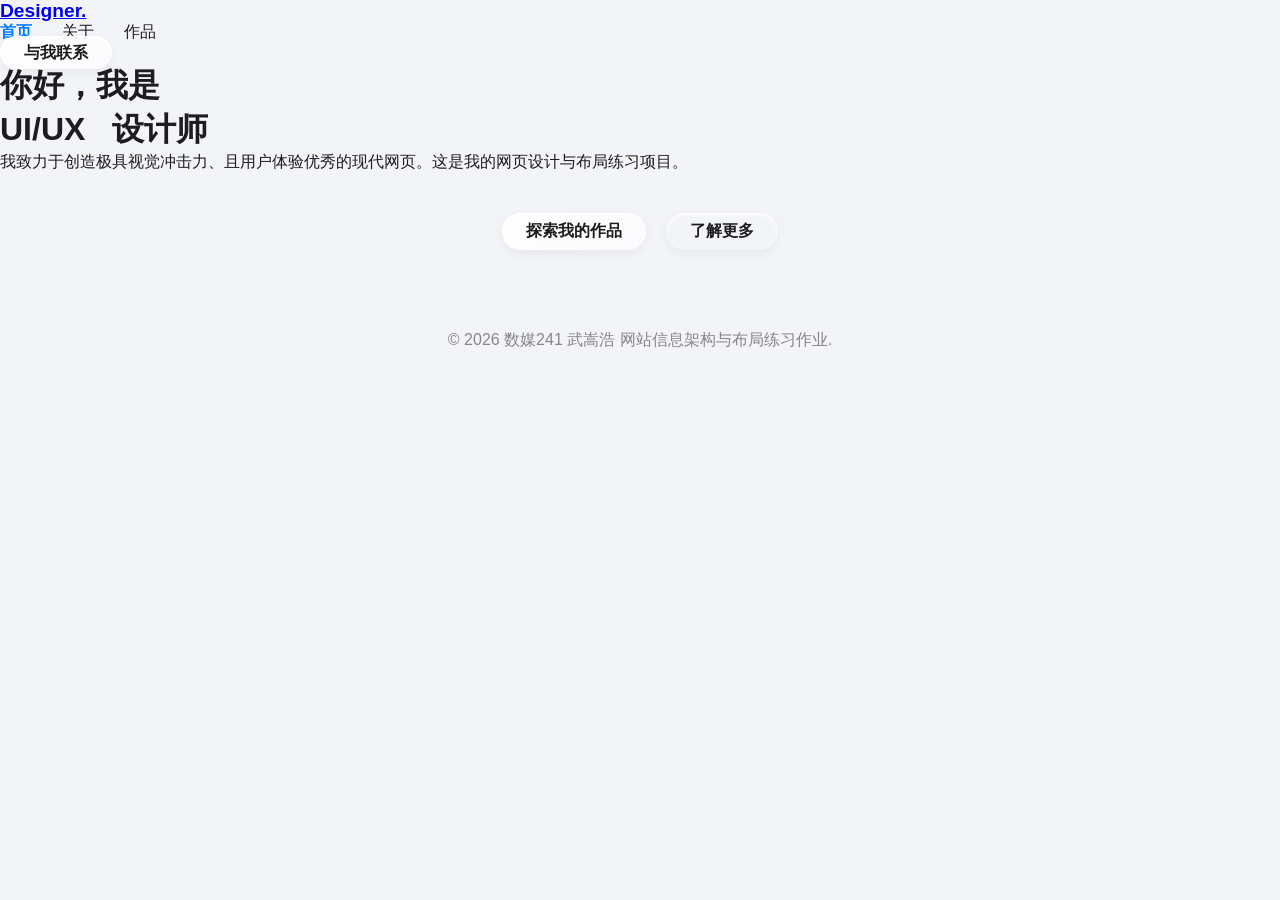
==== commit b635417f: "Add files via upload" ====
--- a/index.html
+++ b/index.html
@@ -1,153 +1,160 @@
-﻿<!DOCTYPE html>
+<!DOCTYPE html>
 <html lang="zh-CN">
 <head>
     <meta charset="UTF-8">
     <meta name="viewport" content="width=device-width, initial-scale=1.0">
-    <title>首页 - 个人介绍</title>
+    <title>首页 - 我的作品集</title>
     <link rel="stylesheet" href="style.css">
 </head>
+
 <body>
+    <!-- ==========================================
+         页面转场遮罩层
+    =========================================== -->
+    <div class="page-transition-overlay"></div>
 
-    <!-- 动态背景渐变色块（用于衬托玻璃质感） -->
-    <div class="bg-blobs">
-        <div class="blob blob-1"></div>
-        <div class="blob blob-2"></div>
-    </div>
+    <header class="navbar">
+        <a href="index.html" class="logo">Designer.</a>
+        <nav class="nav-links">
+            <a href="index.html" class="active">首页</a>
+            <a href="about.html">关于</a>
+            <a href="portfolio.html">作品</a>
+        </nav>
+        <a href="contact.html" class="btn-contact">与我联系</a>
+    </header>
 
-    <!-- 顶部导航栏 -->
-    <nav class="glass-nav" id="mainNav">
-        <!-- 正常展开时的内容 -->
-        <div class="nav-content">
-            <div class="logo">Designer.</div>
-            <ul class="nav-links">
-                <li><a href="index.html" class="active">首页</a></li>
-                <li><a href="about.html">关于</a></li>
-                <li><a href="portfolio.html">作品</a></li>
-            </ul>
-            <a href="contact.html" class="btn-contact">联系我</a>
-        </div>
-        <!-- 缩小后的回到顶部箭头 (默认隐藏) -->
-        <div class="nav-arrow">
-            <svg width="24" height="24" viewBox="0 0 24 24" fill="none" stroke="currentColor" stroke-width="2.5" stroke-linecap="round" stroke-linejoin="round">
-                <path d="M12 19V5M5 12l7-7 7 7" />
-            </svg>
-        </div>
-    </nav>
+    <!-- 首屏：自我介绍 -->
+    <main class="main-content hero-section">
+        <div>
+            <h1 class="dodge-title">
+                <span class="char">你</span><span class="char">好</span><span class="char">，</span><span class="char">我</span><span class="char">是</span><br>
+                <span class="highlight">
+                    <span class="char">U</span><span class="char">I</span><span class="char">/</span><span class="char">U</span><span class="char">X</span>
+                    &nbsp;
+                    <span class="char">设</span><span class="char">计</span><span class="char">师</span>
+                </span>
+            </h1>
+            <p class="hero-desc">我致力于创造极具视觉冲击力、且用户体验优秀的现代网页。这是我的网页设计与布局练习项目。</p>
 
-    <!-- 首屏区域（固定在底部，等待被上方内容遮盖） -->
-    <section class="hero-sticky">
-        <div class="hero-content">
-            <h1>你好，我是<br><span class="gradient-text">UI/UX 设计师</span></h1>
-            <p>专注数字产品体验，用设计连接美感与逻辑</p>
-            <div class="scroll-indicator">
-                <span>滑动探索</span>
-                <div class="mouse"></div>
+            <!-- ===== 新增的引导按钮组 ===== -->
+            <div style="margin-top: 40px; display: flex; gap: 20px; justify-content: center;">
+                <a href="portfolio.html" class="btn-contact">探索我的作品</a>
+                <a href="about.html" class="btn-contact" style="background: transparent; color: var(--primary-color); border: 1px solid var(--primary-color);">了解更多</a>
             </div>
         </div>
-    </section>
-
-    <!-- 下方滑动内容区（带有强毛玻璃效果，像幕布一样滑上去覆盖首屏） -->
-    <main class="content-reveal">
-
-        <!-- 1. 关键数据 (便当盒布局) - 移到了上方 -->
-        <section class="bento-metrics">
-            <div class="glass-card bento-item">
-                <h3>0</h3>
-                <p>年设计经验</p>
-            </div>
-            <div class="glass-card bento-item">
-                <h3>0</h3>
-                <p>落地项目</p>
-            </div>
-            <div class="glass-card bento-item">
-                <h3>100%</h3>
-                <p>客户好评率</p>
-            </div>
-            <div class="glass-card bento-item">
-                <h3>0</h3>
-                <p>设计奖项</p>
-            </div>
-        </section>
-
-        <!-- 2. 合作方Logo无缝滚动 - 移到了下方，并加了玻璃框 -->
-        <section class="logos-section">
-            <div class="glass-card logos-box">
-                <p class="section-subtitle">曾经合作过的团队</p>
-                <div class="marquee-container">
-                    <div class="marquee-content">
-                        <!-- 占位Logo，使用纯文字模拟 -->
-                        <div class="logo-item">Apple</div>
-                        <div class="logo-item">Tencent</div>
-                        <div class="logo-item">Alibaba</div>
-                        <div class="logo-item">ByteDance</div>
-                        <div class="logo-item">Google</div>
-                        <!-- 复制一份用于无缝循环 -->
-                        <div class="logo-item">Apple</div>
-                        <div class="logo-item">Tencent</div>
-                        <div class="logo-item">Alibaba</div>
-                        <div class="logo-item">ByteDance</div>
-                        <div class="logo-item">Google</div>
-                    </div>
-                </div>
-            </div>
-        </section>
-
-        <!-- 核心能力 (保持不变) -->
-        <section class="capabilities">
-            <h2 class="section-title">核心能力</h2>
-            <div class="cards-grid">
-                <div class="glass-card">
-                    <div class="icon-placeholder">🎨</div>
-                    <h3>UI 视觉设计</h3>
-                    <p>打造现代化、极具苹果液态风格的界面视觉体系。</p>
-                </div>
-                <div class="glass-card">
-                    <div class="icon-placeholder">🧠</div>
-                    <h3>UX 交互体验</h3>
-                    <p>梳理复杂逻辑，提供直觉式的用户体验路径。</p>
-                </div>
-                <div class="glass-card">
-                    <div class="icon-placeholder">✨</div>
-                    <h3>动效与3D</h3>
-                    <p>赋予界面生命力，丝滑微交互与空间计算视觉。</p>
-                </div>
-            </div>
-        </section>
-
-        <!-- 精选作品 (保持不变) -->
-        <section class="featured-works">
-            <h2 class="section-title">精选作品</h2>
-            <div class="works-grid">
-                <!-- 作品1 -->
-                <div class="glass-card work-card">
-                    <div class="work-image" style="background: linear-gradient(45deg, #e0c3fc 0%, #8ec5fc 100%);">
-                        <span class="img-placeholder-text">项目一 封面图占位</span>
-                    </div>
-                    <div class="work-info">
-                        <h3>项目一</h3>
-                        <p>标签一 / 标签二 / 标签三</p>
-                    </div>
-                </div>
-                <!-- 作品2 -->
-                <div class="glass-card work-card">
-                    <div class="work-image" style="background: linear-gradient(120deg, #f6d365 0%, #fda085 100%);">
-                        <span class="img-placeholder-text">项目二 封面图占位</span>
-                    </div>
-                    <div class="work-info">
-                        <h3>项目二</h3>
-                        <p>标签一 / 标签二 / 标签三</p>
-                    </div>
-                </div>
-            </div>
-        </section>
-
-        <!-- 底部 -->
-        <footer>
-            <p>© 2026 数媒241 武嵩浩 网站信息架构与布局练习作业.</p>
-        </footer>
     </main>
 
-    <!-- 引入外部全局交互脚本 -->
-    <script src="main.js"></script>
+    <footer><p>© 2026 数媒241 武嵩浩 网站信息架构与布局练习作业.</p></footer>
+
+    <!-- ===== 字符避让互动效果 JS ===== -->
+    <script>
+        document.addEventListener('DOMContentLoaded', () => {
+            const chars = document.querySelectorAll('.char');
+            let mouseX = -1000;
+            let mouseY = -1000;
+
+            // 记录鼠标实时位置
+            document.addEventListener('mousemove', (e) => {
+                mouseX = e.clientX;
+                mouseY = e.clientY;
+            });
+
+            // 为每个字符初始化坐标数据
+            const charData = Array.from(chars).map(char => ({
+                el: char,
+                x: 0, // 当前 X 偏移量
+                y: 0, // 当前 Y 偏移量
+            }));
+
+            const repelRadius = 140; // 鼠标的“排斥力场”半径 (距离多近开始躲避)
+            const pushForce = 40;    // 最远被推开的距离 (像素)
+
+            function animate() {
+                charData.forEach(data => {
+                    // 获取字符当前的绝对中心点
+                    const rect = data.el.getBoundingClientRect();
+                    // 这里要减去它当前的偏移量，获得它原本静止时的真实中心点位置
+                    const centerX = rect.left - data.x + rect.width / 2;
+                    const centerY = rect.top - data.y + rect.height / 2;
+
+                    // 计算鼠标到字符中心的距离
+                    const dx = centerX - mouseX;
+                    const dy = centerY - mouseY;
+                    const distance = Math.sqrt(dx * dx + dy * dy);
+
+                    let targetX = 0;
+                    let targetY = 0;
+
+                    // 如果鼠标进入了排斥力场
+                    if (distance < repelRadius && distance > 0) {
+                        // 越靠近鼠标，排斥力越大 (0 到 1)
+                        const force = (repelRadius - distance) / repelRadius;
+
+                        // 计算被推开的目标位置 (向鼠标的反方向推)
+                        targetX = (dx / distance) * force * pushForce;
+                        targetY = (dy / distance) * force * pushForce;
+                    }
+
+                    // 缓动动画 (Lerp)：让字符丝滑地移动到目标位置，而不是瞬间瞬移
+                    data.x += (targetX - data.x) * 0.05;
+                    data.y += (targetY - data.y) * 0.05;
+
+                    // 应用位移，并在被推开时加入发光效果
+                    data.el.style.transform = `translate(${data.x}px, ${data.y}px)`;
+
+                    if (Math.abs(data.x) > 1 || Math.abs(data.y) > 1) {
+                        data.el.style.color = '#2EFF4F'; // 躲避时变成荧光绿
+                        data.el.style.textShadow = '0 0 15px rgba(46, 255, 79, 0.8)';
+                    } else {
+                        data.el.style.color = ''; // 回归原位时恢复原色
+                        data.el.style.textShadow = '';
+                    }
+                });
+
+                requestAnimationFrame(animate); // 持续循环刷新
+            }
+
+            animate(); // 启动动画
+        });
+    </script>
+    <!-- ==========================================
+         全局转场动画控制脚本
+    =========================================== -->
+    <script>
+        document.addEventListener('DOMContentLoaded', () => {
+            // 1. 页面进入时的淡出动画
+            const transitionOverlay = document.querySelector('.page-transition-overlay');
+            if (transitionOverlay) {
+                setTimeout(() => {
+                    transitionOverlay.classList.add('loaded');
+                }, 0);
+            }
+
+            // 2. 拦截所有的 <a> 标签点击事件，制造页面离开时的黑屏动画
+            const links = document.querySelectorAll('a');
+            links.forEach(link => {
+                link.addEventListener('click', function (e) {
+                    const targetUrl = this.getAttribute('href');
+                    const targetBlank = this.getAttribute('target');
+
+                    // 排除：没有链接、锚点链接（如 #xxx）、新窗口打开的链接、或者是发邮件的链接
+                    if (!targetUrl || targetUrl.startsWith('#') || targetBlank === '_blank' || targetUrl.startsWith('mailto:')) {
+                        return; // 不拦截，走默认行为
+                    }
+
+                    // 阻止默认的瞬间跳转
+                    e.preventDefault();
+
+                    // 去除 loaded 类，让黑屏加载圈重新淡入
+                    transitionOverlay.classList.remove('loaded');
+
+                    // 等待 600 毫秒（等待黑屏完全盖住页面），然后再跳转
+                    setTimeout(() => {
+                        window.location.href = targetUrl;
+                    }, 600);
+                });
+            });
+        });
+    </script>
 </body>
 </html>
